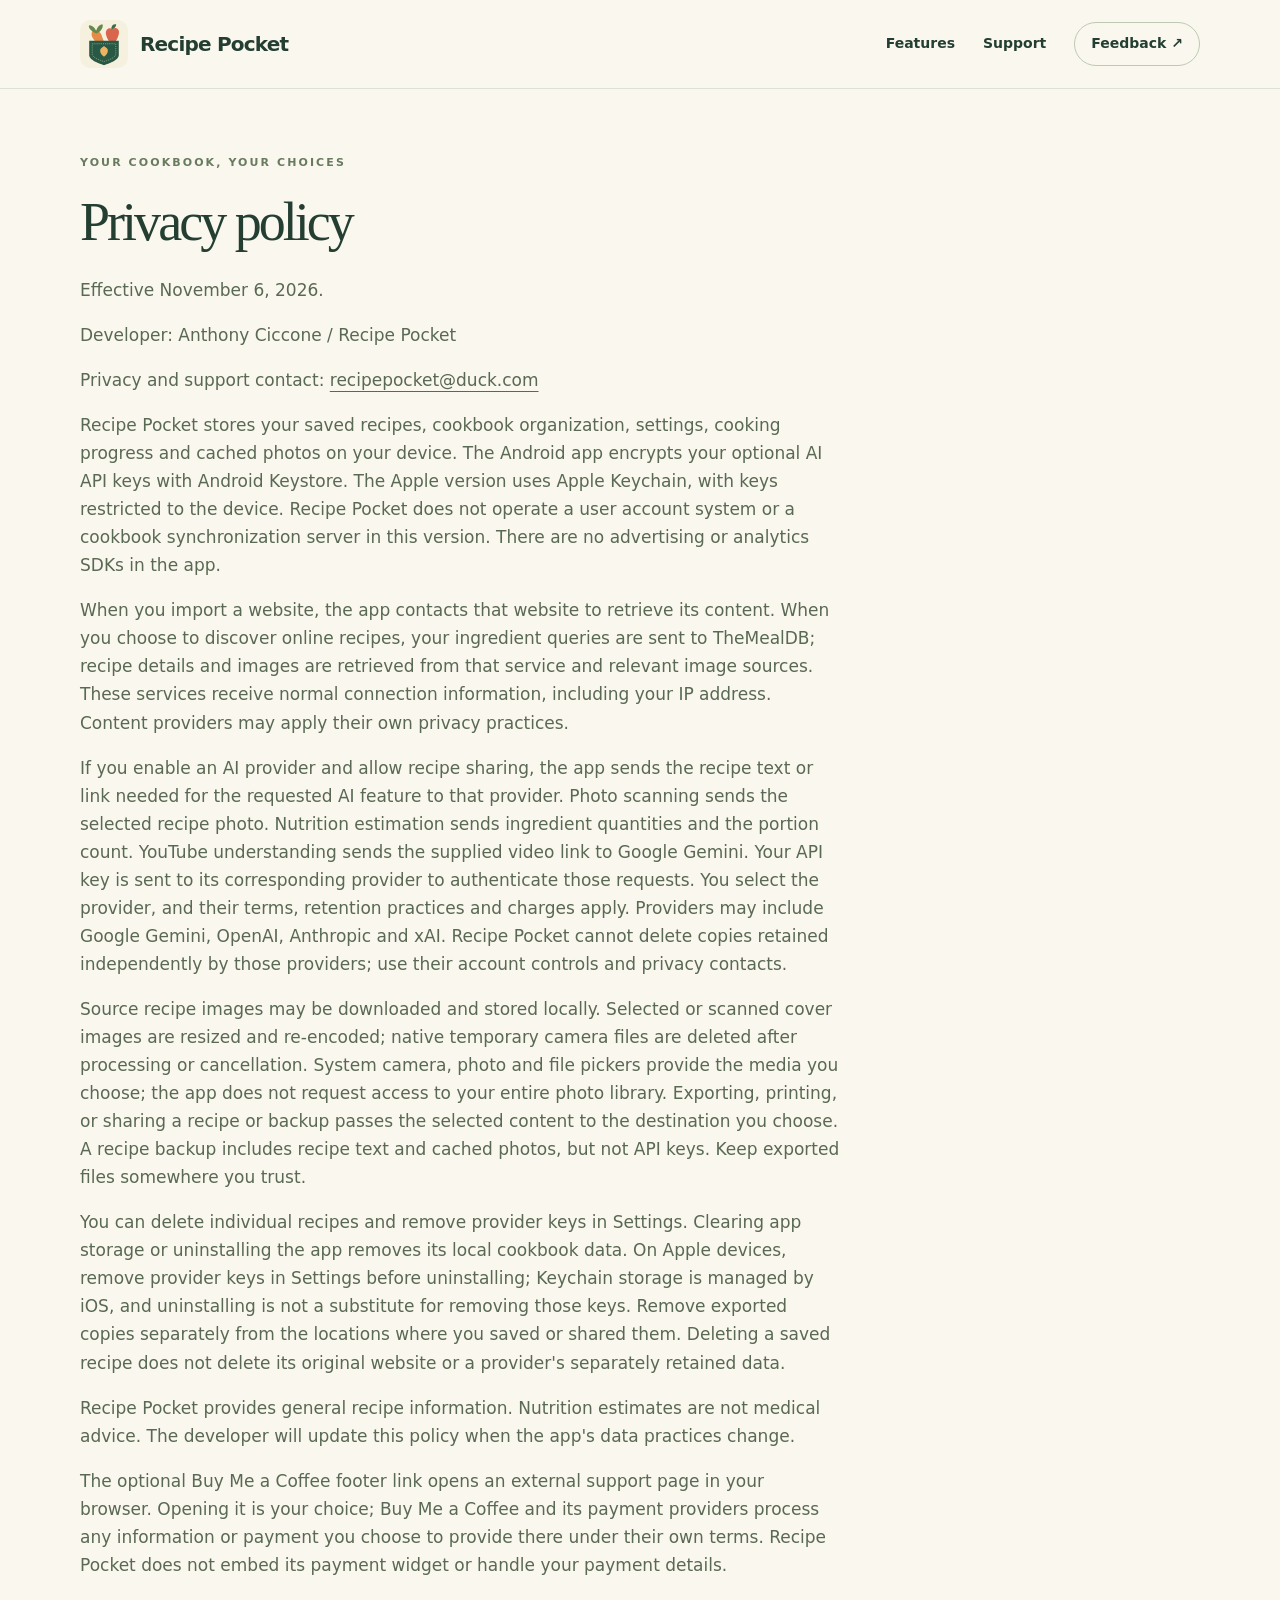
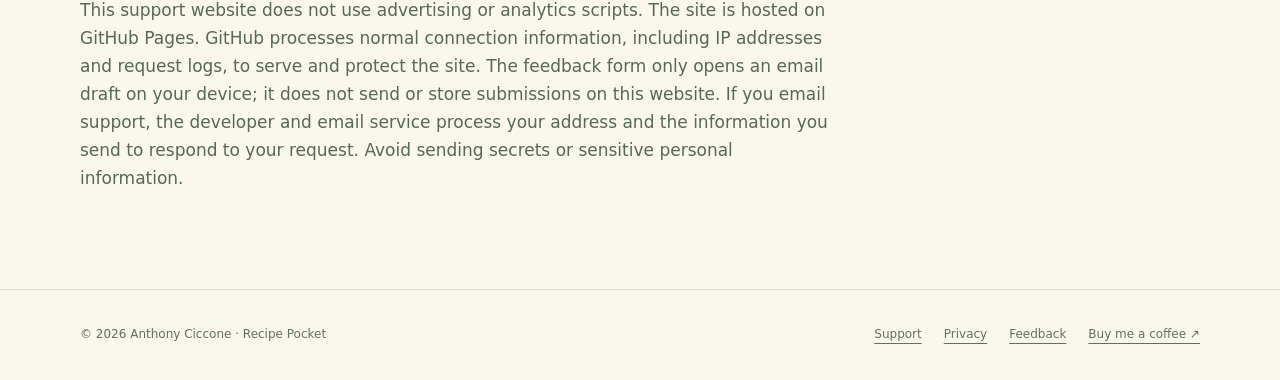
==== recipe-pocket/privacy.html @ 5a872fe4 "Publish Recipe Pocket landing page, support, privacy and feedback" ====
<!doctype html><html lang="en"><head><meta charset="utf-8"><meta name="viewport" content="width=device-width,initial-scale=1"><title>Privacy policy · Recipe Pocket</title><meta name="description" content="Your recipes, ready to cook. Import YouTube recipes, scan written recipes with AI, build your offline cookbook and cook step by step with ingredient amounts."><meta name="theme-color" content="#294e3c"><link rel="icon" href="logo.svg" type="image/svg+xml"><link rel="stylesheet" href="style.css"><link rel="canonical" href="https://tadcrazio.github.io/recipe-pocket/privacy.html"></head><body><a class="skip" href="#main">Skip to content</a><header><div class="wrap nav"><a class="brand" href="index.html"><img src="logo.svg" alt="">Recipe Pocket</a><nav aria-label="Main navigation"><a class="desktop-link" href="index.html#features">Features</a><a href="support.html">Support</a><a class="nav-feedback" href="index.html#feedback">Feedback ↗</a></nav></div></header><main id="main"><div class="wrap"><article class="prose"><div class="eyebrow">Your cookbook, your choices</div><h1>Privacy policy</h1><p>Effective November 6, 2026.</p><p>Developer: Anthony Ciccone / Recipe Pocket</p><p>Privacy and support contact: <a href="mailto:recipepocket@duck.com">recipepocket@duck.com</a></p><p>Recipe Pocket stores your saved recipes, cookbook organization, settings, cooking progress and cached photos on your device. The Android app encrypts your optional AI API keys with Android Keystore. The Apple version uses Apple Keychain, with keys restricted to the device. Recipe Pocket does not operate a user account system or a cookbook synchronization server in this version. There are no advertising or analytics SDKs in the app.</p><p>When you import a website, the app contacts that website to retrieve its content. When you choose to discover online recipes, your ingredient queries are sent to TheMealDB; recipe details and images are retrieved from that service and relevant image sources. These services receive normal connection information, including your IP address. Content providers may apply their own privacy practices.</p><p>If you enable an AI provider and allow recipe sharing, the app sends the recipe text or link needed for the requested AI feature to that provider. Photo scanning sends the selected recipe photo. Nutrition estimation sends ingredient quantities and the portion count. YouTube understanding sends the supplied video link to Google Gemini. Your API key is sent to its corresponding provider to authenticate those requests. You select the provider, and their terms, retention practices and charges apply. Providers may include Google Gemini, OpenAI, Anthropic and xAI. Recipe Pocket cannot delete copies retained independently by those providers; use their account controls and privacy contacts.</p><p>Source recipe images may be downloaded and stored locally. Selected or scanned cover images are resized and re-encoded; native temporary camera files are deleted after processing or cancellation. System camera, photo and file pickers provide the media you choose; the app does not request access to your entire photo library. Exporting, printing, or sharing a recipe or backup passes the selected content to the destination you choose. A recipe backup includes recipe text and cached photos, but not API keys. Keep exported files somewhere you trust.</p><p>You can delete individual recipes and remove provider keys in Settings. Clearing app storage or uninstalling the app removes its local cookbook data. On Apple devices, remove provider keys in Settings before uninstalling; Keychain storage is managed by iOS, and uninstalling is not a substitute for removing those keys. Remove exported copies separately from the locations where you saved or shared them. Deleting a saved recipe does not delete its original website or a provider&#x27;s separately retained data.</p><p>Recipe Pocket provides general recipe information. Nutrition estimates are not medical advice. The developer will update this policy when the app&#x27;s data practices change.</p><p>The optional Buy Me a Coffee footer link opens an external support page in your browser. Opening it is your choice; Buy Me a Coffee and its payment providers process any information or payment you choose to provide there under their own terms. Recipe Pocket does not embed its payment widget or handle your payment details.</p><p>
This support website does not use advertising or analytics scripts. The site is hosted on GitHub Pages. GitHub processes normal connection information, including IP addresses and request logs, to serve and protect the site. The feedback form only opens an email draft on your device; it does not send or store submissions on this website. If you email support, the developer and email service process your address and the information you send to respond to your request. Avoid sending secrets or sensitive personal information.
</p></article></div></main><footer><div class="wrap footer-inner"><span>© 2026 Anthony Ciccone · Recipe Pocket</span><div class="footer-links"><a href="support.html">Support</a><a href="privacy.html">Privacy</a><a href="index.html#feedback">Feedback</a><a href="https://buymeacoffee.com/recipepocket" rel="noopener noreferrer">Buy me a coffee ↗</a></div></div></footer><script src="site.js" defer></script></body></html>
---- recipe-pocket/style.css ----
*{box-sizing:border-box}html{scroll-behavior:smooth;scroll-padding-top:96px}body{margin:0;background:#faf7ef;color:#243f32;font:17px/1.65 system-ui,-apple-system,sans-serif}a{color:inherit;text-underline-offset:5px}button,input,textarea,select{font:inherit}button,a,input,textarea,select{-webkit-tap-highlight-color:transparent}a:focus-visible,button:focus-visible,input:focus-visible,textarea:focus-visible,select:focus-visible{outline:3px solid #bf6b3a;outline-offset:4px}.wrap{width:min(1120px,calc(100% - 48px));margin:auto}header{background:#faf7eff2;border-bottom:1px solid #dce1d3;position:sticky;top:0;z-index:5;backdrop-filter:blur(12px)}.nav{min-height:88px;display:flex;justify-content:space-between;align-items:center;gap:24px}.brand{display:flex;gap:12px;align-items:center;font-size:20px;font-weight:750;letter-spacing:-.04em;text-decoration:none}.brand img{width:48px;height:48px}nav{display:flex;align-items:center;gap:28px;font-size:14px;font-weight:600}nav a{text-decoration:none}nav a:hover,nav a[aria-current]{text-decoration:underline}.nav-feedback{border:1px solid #bdc9b1;border-radius:100px;padding:9px 16px}.eyebrow{font-size:11px;font-weight:800;letter-spacing:.19em;text-transform:uppercase;color:#687b5e}.hero{display:grid;grid-template-columns:1.15fr 1fr;align-items:center;gap:60px;padding:78px 0 70px}h1,h2,h3{font-family:Georgia,'Times New Roman',serif;font-weight:500;line-height:1.07}h1{font-size:clamp(48px,6.5vw,82px);letter-spacing:-.055em;margin:22px 0 24px}h1 em{font-weight:500;color:#74885b}h2{font-size:clamp(34px,4.5vw,54px);letter-spacing:-.035em;margin:16px 0 22px}h3{font-size:27px;letter-spacing:-.025em;margin:14px 0}.lead{font-size:19px;color:#65705f;max-width:560px}.button{display:inline-flex;justify-content:center;align-items:center;gap:10px;background:#2b5541;color:#fff;border:0;border-radius:100px;padding:14px 23px;font-size:14px;font-weight:700;text-decoration:none;cursor:pointer}.button:hover{background:#183c2a}.button.secondary{background:#e6eadb;color:#284733}.actions{display:flex;gap:12px;flex-wrap:wrap;margin-top:28px}.small{font-size:13px;color:#697360}.launch{display:inline-flex;align-items:center;gap:8px;background:#e9eddc;padding:7px 12px;border-radius:100px;font-size:11px;letter-spacing:.04em;font-weight:700;margin-top:25px}.launch:before{content:'';width:7px;height:7px;border-radius:50%;background:#788b59}.hero-art{position:relative;padding:16px 34px}.orbit{position:absolute;inset:15% 12%;background:#e8eddb;border-radius:48% 52% 43% 57%;transform:rotate(-9deg)}.phone{position:relative;width:292px;max-width:100%;margin:auto;background:#fffdf7;border:7px solid #2c4537;border-radius:38px;box-shadow:0 26px 46px #283b291c;overflow:hidden;transform:rotate(4deg)}.phone-top{padding:18px 22px 10px;display:flex;justify-content:space-between;font-size:10px;font-weight:750}.dish{height:152px;background:#edbc78;display:grid;place-items:center;position:relative;overflow:hidden}.dish:before{content:'';position:absolute;width:185px;height:185px;border-radius:50%;background:#fff9e9;box-shadow:0 0 0 10px #f1d5a5}.dish svg{width:152px;height:140px;position:relative}.phone-body{padding:20px}.phone-body .eyebrow{font-size:8px}.phone h3{font-size:28px;margin:10px 0 15px}.meta{display:flex;gap:16px;font-size:10px;border-bottom:1px solid #e3e7db;padding-bottom:15px}.phone-step{background:#edf0e2;border-radius:13px;padding:15px;margin-top:16px;font-size:12px}.phone-step span{font-size:9px;letter-spacing:.12em;font-weight:800}.phone-step p{margin:8px 0}.phone-cta{display:block;background:#2d5743;color:white;border-radius:9px;padding:10px;text-align:center;font-size:10px;font-weight:700;margin-top:15px}.float{position:absolute;background:#fffdf8;box-shadow:0 7px 25px #243e3115;border:1px solid #e4e5d9;border-radius:13px;font-size:12px;padding:13px 17px;font-weight:650;transform:rotate(-5deg);bottom:39px;left:-20px}.float b{display:block;font-size:10px;color:#7e8c6b;margin-bottom:3px}.promise{border-top:1px solid #d9dfcf;border-bottom:1px solid #d9dfcf;display:flex;justify-content:space-between;gap:20px;padding:23px 0;font-size:12px;font-weight:650}.promise span{display:flex;gap:9px;align-items:center}.promise i{color:#86965c;font-style:normal}.section{padding:90px 0}.intro{max-width:620px}.features{display:grid;grid-template-columns:repeat(3,1fr);gap:22px;margin-top:40px}.feature{background:#fffdf8;border:1px solid #e1e4d5;border-radius:20px;padding:28px}.feature p{font-size:15px;color:#66705f;margin-bottom:0}.feature .number{display:inline-flex;align-items:center;justify-content:center;width:42px;height:42px;background:#edf0e2;border-radius:12px;color:#4c6c45;font-size:18px}.feature h3{font-size:26px}.pill{font-size:10px;letter-spacing:.04em;font-weight:700;background:#f2e9d9;border-radius:100px;padding:5px 8px;display:inline-block;margin-top:18px}.amounts{background:#294e3c;color:#faf7ef;position:relative;overflow:hidden}.amounts .eyebrow{color:#b6c891}.amounts .split{display:grid;grid-template-columns:1fr 1fr;gap:75px;align-items:center}.amounts p{color:#d0dbcb}.step-card{border-radius:22px;background:#fffdf7;color:#283f30;padding:30px;box-shadow:0 20px 35px #17312028}.step-card .label{font-size:10px;letter-spacing:.13em;color:#738365;font-weight:750}.step-card h3{font-size:25px;margin:12px 0 24px}.step-progress{height:4px;border-radius:4px;background:#e3e8d8;margin:18px 0 26px;overflow:hidden}.step-progress div{height:100%;background:#91a66b;transition:width .2s}.step-card .instruction{font-size:23px;line-height:1.5;min-height:145px;font-family:Georgia,serif;color:#2e4736}.instruction strong{background:#eaf0d9;font-weight:500;padding:0 3px;border-radius:3px}.step-controls{display:flex;justify-content:space-between;gap:16px}.step-controls button{border:1px solid #d3dcc8;border-radius:100px;background:#f1f3e9;color:#304e39;padding:11px 20px;font-size:13px;cursor:pointer}.step-controls button:disabled{opacity:.45;cursor:default}.step-controls button:last-child{background:#2e5741;color:white}.amount-note{font-size:12px!important;color:#b8c8ad!important;margin-top:24px}.fridge{display:grid;grid-template-columns:1fr 1fr;gap:75px;align-items:center}.fridge-visual{background:#e9eddc;border-radius:24px;padding:36px}.chips{display:flex;flex-wrap:wrap;gap:8px;margin:18px 0}.chips span{background:#fffdf6;border:1px solid #c9d4bc;border-radius:100px;padding:8px 14px;font-size:13px}.search-result{background:#fffdf8;border-radius:15px;padding:20px;display:flex;gap:18px;align-items:center;margin-top:25px}.search-result svg{width:48px;height:48px;flex-shrink:0}.search-result h3{font-size:22px;margin:0 0 6px}.search-result p{margin:0;font-size:11px;color:#6f7f62}.detail{font-size:11px!important;color:#768268}.feedback{background:#eee7d9;border-top:1px solid #e2dac9}.feedback-grid{display:grid;grid-template-columns:1fr 1fr;gap:80px}.feedback p{color:#65705f}.feedback form{background:#fffdf7;border-radius:20px;padding:30px}label{display:block;font-size:12px;font-weight:700;margin:0 0 8px}input,select,textarea{width:100%;border:1px solid #ccd5c0;border-radius:10px;padding:12px;background:#fffef9;color:#2c4535;margin-bottom:20px;font-size:14px}textarea{resize:vertical;min-height:130px}.feedback form .small{margin:14px 0 0;font-size:11px}.feedback form button{width:100%}.feedback-email{font-weight:700;overflow-wrap:anywhere}.coffee img{height:22px;width:18px}.faq{max-width:800px;margin:0 auto}details{border-bottom:1px solid #dce1d3;padding:22px 0}summary{cursor:pointer;font-weight:650;font-size:16px}details p{font-size:14px;color:#64725b;margin-bottom:0}footer{padding:35px 0;border-top:1px solid #d8ddce;font-size:12px;color:#65715f}.footer-inner{display:flex;justify-content:space-between;gap:24px;align-items:center}.footer-links{display:flex;gap:22px;flex-wrap:wrap}.prose{max-width:760px;padding:65px 0 80px}.prose h1{font-size:54px}.prose h2{font-size:29px;margin-top:38px}.prose p{color:#596953}.contact{background:#e7edd9;border-radius:16px;padding:24px;margin:28px 0}.skip{position:absolute;top:-100px;left:12px;background:#fff;padding:12px;z-index:20}.skip:focus{top:8px}@media(prefers-reduced-motion:reduce){html{scroll-behavior:auto}*{transition:none!important}}@media(max-width:900px){nav{gap:18px}.hero{gap:25px}.hero-art{padding:15px}.float{left:0}.amounts .split,.fridge,.feedback-grid{gap:35px}.features{gap:12px}.feature{padding:22px}}@media(max-width:680px){.wrap{width:calc(100% - 36px)}.nav{min-height:76px;gap:16px;flex-wrap:wrap;padding:14px 0}.brand{font-size:19px}.brand img{width:36px;height:36px}nav{gap:16px;font-size:12px}.nav-feedback{padding:6px 12px}nav .desktop-link{display:none}.hero{grid-template-columns:1fr;padding:42px 0 50px;gap:35px}h1{font-size:62px}.lead{font-size:17px}.hero-art{width:min(360px,100%);margin:auto}.phone{width:265px}.float{left:-1px;bottom:25px}.promise{display:grid;grid-template-columns:1fr 1fr;gap:16px;font-size:11px}.section{padding:58px 0}.features{grid-template-columns:1fr}.feature{padding:25px}.amounts .split,.fridge,.feedback-grid{grid-template-columns:1fr;gap:30px}.step-card{padding:25px}.step-card .instruction{min-height:120px}.fridge-visual{padding:25px}.feedback form{padding:24px}.footer-inner{flex-direction:column;align-items:flex-start}.footer-links{gap:15px}.prose{padding:40px 0 55px}.prose h1{font-size:42px}}
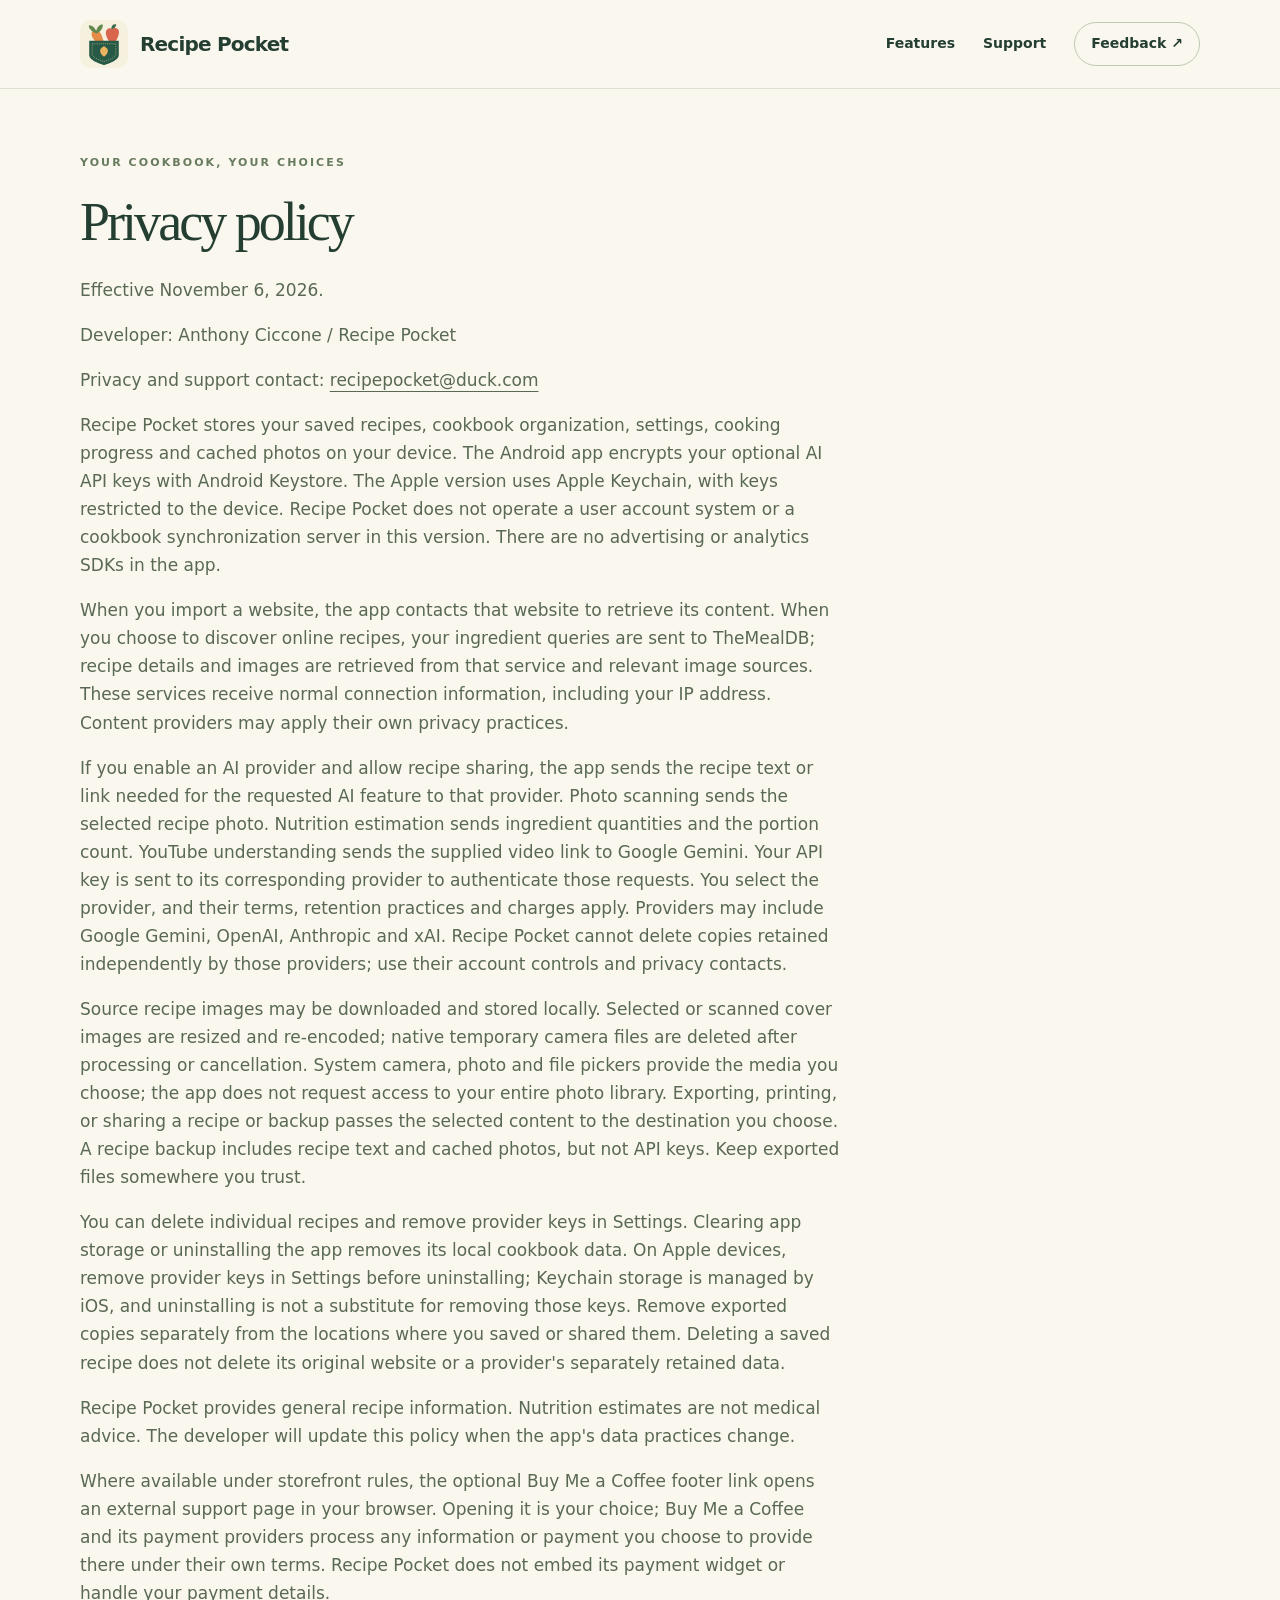
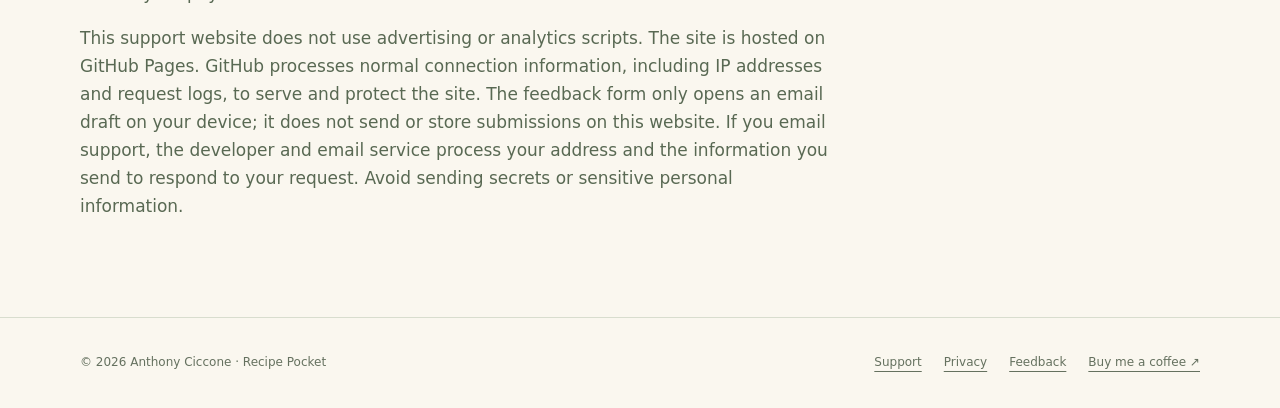
==== commit 2eb33834: "Support regional Apple payment-link rules" ====
--- a/recipe-pocket/privacy.html
+++ b/recipe-pocket/privacy.html
@@ -1,3 +1,3 @@
-<!doctype html><html lang="en"><head><meta charset="utf-8"><meta name="viewport" content="width=device-width,initial-scale=1"><title>Privacy policy · Recipe Pocket</title><meta name="description" content="Your recipes, ready to cook. Import YouTube recipes, scan written recipes with AI, build your offline cookbook and cook step by step with ingredient amounts."><meta name="theme-color" content="#294e3c"><link rel="icon" href="logo.svg" type="image/svg+xml"><link rel="stylesheet" href="style.css"><link rel="canonical" href="https://tadcrazio.github.io/recipe-pocket/privacy.html"></head><body><a class="skip" href="#main">Skip to content</a><header><div class="wrap nav"><a class="brand" href="index.html"><img src="logo.svg" alt="">Recipe Pocket</a><nav aria-label="Main navigation"><a class="desktop-link" href="index.html#features">Features</a><a href="support.html">Support</a><a class="nav-feedback" href="index.html#feedback">Feedback ↗</a></nav></div></header><main id="main"><div class="wrap"><article class="prose"><div class="eyebrow">Your cookbook, your choices</div><h1>Privacy policy</h1><p>Effective November 6, 2026.</p><p>Developer: Anthony Ciccone / Recipe Pocket</p><p>Privacy and support contact: <a href="mailto:recipepocket@duck.com">recipepocket@duck.com</a></p><p>Recipe Pocket stores your saved recipes, cookbook organization, settings, cooking progress and cached photos on your device. The Android app encrypts your optional AI API keys with Android Keystore. The Apple version uses Apple Keychain, with keys restricted to the device. Recipe Pocket does not operate a user account system or a cookbook synchronization server in this version. There are no advertising or analytics SDKs in the app.</p><p>When you import a website, the app contacts that website to retrieve its content. When you choose to discover online recipes, your ingredient queries are sent to TheMealDB; recipe details and images are retrieved from that service and relevant image sources. These services receive normal connection information, including your IP address. Content providers may apply their own privacy practices.</p><p>If you enable an AI provider and allow recipe sharing, the app sends the recipe text or link needed for the requested AI feature to that provider. Photo scanning sends the selected recipe photo. Nutrition estimation sends ingredient quantities and the portion count. YouTube understanding sends the supplied video link to Google Gemini. Your API key is sent to its corresponding provider to authenticate those requests. You select the provider, and their terms, retention practices and charges apply. Providers may include Google Gemini, OpenAI, Anthropic and xAI. Recipe Pocket cannot delete copies retained independently by those providers; use their account controls and privacy contacts.</p><p>Source recipe images may be downloaded and stored locally. Selected or scanned cover images are resized and re-encoded; native temporary camera files are deleted after processing or cancellation. System camera, photo and file pickers provide the media you choose; the app does not request access to your entire photo library. Exporting, printing, or sharing a recipe or backup passes the selected content to the destination you choose. A recipe backup includes recipe text and cached photos, but not API keys. Keep exported files somewhere you trust.</p><p>You can delete individual recipes and remove provider keys in Settings. Clearing app storage or uninstalling the app removes its local cookbook data. On Apple devices, remove provider keys in Settings before uninstalling; Keychain storage is managed by iOS, and uninstalling is not a substitute for removing those keys. Remove exported copies separately from the locations where you saved or shared them. Deleting a saved recipe does not delete its original website or a provider&#x27;s separately retained data.</p><p>Recipe Pocket provides general recipe information. Nutrition estimates are not medical advice. The developer will update this policy when the app&#x27;s data practices change.</p><p>The optional Buy Me a Coffee footer link opens an external support page in your browser. Opening it is your choice; Buy Me a Coffee and its payment providers process any information or payment you choose to provide there under their own terms. Recipe Pocket does not embed its payment widget or handle your payment details.</p><p>
+<!doctype html><html lang="en"><head><meta charset="utf-8"><meta name="viewport" content="width=device-width,initial-scale=1"><title>Privacy policy · Recipe Pocket</title><meta name="description" content="Your recipes, ready to cook. Import YouTube recipes, scan written recipes with AI, build your offline cookbook and cook step by step with ingredient amounts."><meta name="theme-color" content="#294e3c"><link rel="icon" href="logo.svg" type="image/svg+xml"><link rel="stylesheet" href="style.css"><link rel="canonical" href="https://tadcrazio.github.io/recipe-pocket/privacy.html"></head><body><a class="skip" href="#main">Skip to content</a><header><div class="wrap nav"><a class="brand" href="index.html"><img src="logo.svg" alt="">Recipe Pocket</a><nav aria-label="Main navigation"><a class="desktop-link" href="index.html#features">Features</a><a href="support.html">Support</a><a class="nav-feedback" href="index.html#feedback">Feedback ↗</a></nav></div></header><main id="main"><div class="wrap"><article class="prose"><div class="eyebrow">Your cookbook, your choices</div><h1>Privacy policy</h1><p>Effective November 6, 2026.</p><p>Developer: Anthony Ciccone / Recipe Pocket</p><p>Privacy and support contact: <a href="mailto:recipepocket@duck.com">recipepocket@duck.com</a></p><p>Recipe Pocket stores your saved recipes, cookbook organization, settings, cooking progress and cached photos on your device. The Android app encrypts your optional AI API keys with Android Keystore. The Apple version uses Apple Keychain, with keys restricted to the device. Recipe Pocket does not operate a user account system or a cookbook synchronization server in this version. There are no advertising or analytics SDKs in the app.</p><p>When you import a website, the app contacts that website to retrieve its content. When you choose to discover online recipes, your ingredient queries are sent to TheMealDB; recipe details and images are retrieved from that service and relevant image sources. These services receive normal connection information, including your IP address. Content providers may apply their own privacy practices.</p><p>If you enable an AI provider and allow recipe sharing, the app sends the recipe text or link needed for the requested AI feature to that provider. Photo scanning sends the selected recipe photo. Nutrition estimation sends ingredient quantities and the portion count. YouTube understanding sends the supplied video link to Google Gemini. Your API key is sent to its corresponding provider to authenticate those requests. You select the provider, and their terms, retention practices and charges apply. Providers may include Google Gemini, OpenAI, Anthropic and xAI. Recipe Pocket cannot delete copies retained independently by those providers; use their account controls and privacy contacts.</p><p>Source recipe images may be downloaded and stored locally. Selected or scanned cover images are resized and re-encoded; native temporary camera files are deleted after processing or cancellation. System camera, photo and file pickers provide the media you choose; the app does not request access to your entire photo library. Exporting, printing, or sharing a recipe or backup passes the selected content to the destination you choose. A recipe backup includes recipe text and cached photos, but not API keys. Keep exported files somewhere you trust.</p><p>You can delete individual recipes and remove provider keys in Settings. Clearing app storage or uninstalling the app removes its local cookbook data. On Apple devices, remove provider keys in Settings before uninstalling; Keychain storage is managed by iOS, and uninstalling is not a substitute for removing those keys. Remove exported copies separately from the locations where you saved or shared them. Deleting a saved recipe does not delete its original website or a provider&#x27;s separately retained data.</p><p>Recipe Pocket provides general recipe information. Nutrition estimates are not medical advice. The developer will update this policy when the app&#x27;s data practices change.</p><p>Where available under storefront rules, the optional Buy Me a Coffee footer link opens an external support page in your browser. Opening it is your choice; Buy Me a Coffee and its payment providers process any information or payment you choose to provide there under their own terms. Recipe Pocket does not embed its payment widget or handle your payment details.</p><p>
 This support website does not use advertising or analytics scripts. The site is hosted on GitHub Pages. GitHub processes normal connection information, including IP addresses and request logs, to serve and protect the site. The feedback form only opens an email draft on your device; it does not send or store submissions on this website. If you email support, the developer and email service process your address and the information you send to respond to your request. Avoid sending secrets or sensitive personal information.
 </p></article></div></main><footer><div class="wrap footer-inner"><span>© 2026 Anthony Ciccone · Recipe Pocket</span><div class="footer-links"><a href="support.html">Support</a><a href="privacy.html">Privacy</a><a href="index.html#feedback">Feedback</a><a href="https://buymeacoffee.com/recipepocket" rel="noopener noreferrer">Buy me a coffee ↗</a></div></div></footer><script src="site.js" defer></script></body></html>
--- a/recipe-pocket/style.css
+++ b/recipe-pocket/style.css
@@ -1 +1,2 @@
-*{box-sizing:border-box}html{scroll-behavior:smooth;scroll-padding-top:96px}body{margin:0;background:#faf7ef;color:#243f32;font:17px/1.65 system-ui,-apple-system,sans-serif}a{color:inherit;text-underline-offset:5px}button,input,textarea,select{font:inherit}button,a,input,textarea,select{-webkit-tap-highlight-color:transparent}a:focus-visible,button:focus-visible,input:focus-visible,textarea:focus-visible,select:focus-visible{outline:3px solid #bf6b3a;outline-offset:4px}.wrap{width:min(1120px,calc(100% - 48px));margin:auto}header{background:#faf7eff2;border-bottom:1px solid #dce1d3;position:sticky;top:0;z-index:5;backdrop-filter:blur(12px)}.nav{min-height:88px;display:flex;justify-content:space-between;align-items:center;gap:24px}.brand{display:flex;gap:12px;align-items:center;font-size:20px;font-weight:750;letter-spacing:-.04em;text-decoration:none}.brand img{width:48px;height:48px}nav{display:flex;align-items:center;gap:28px;font-size:14px;font-weight:600}nav a{text-decoration:none}nav a:hover,nav a[aria-current]{text-decoration:underline}.nav-feedback{border:1px solid #bdc9b1;border-radius:100px;padding:9px 16px}.eyebrow{font-size:11px;font-weight:800;letter-spacing:.19em;text-transform:uppercase;color:#687b5e}.hero{display:grid;grid-template-columns:1.15fr 1fr;align-items:center;gap:60px;padding:78px 0 70px}h1,h2,h3{font-family:Georgia,'Times New Roman',serif;font-weight:500;line-height:1.07}h1{font-size:clamp(48px,6.5vw,82px);letter-spacing:-.055em;margin:22px 0 24px}h1 em{font-weight:500;color:#74885b}h2{font-size:clamp(34px,4.5vw,54px);letter-spacing:-.035em;margin:16px 0 22px}h3{font-size:27px;letter-spacing:-.025em;margin:14px 0}.lead{font-size:19px;color:#65705f;max-width:560px}.button{display:inline-flex;justify-content:center;align-items:center;gap:10px;background:#2b5541;color:#fff;border:0;border-radius:100px;padding:14px 23px;font-size:14px;font-weight:700;text-decoration:none;cursor:pointer}.button:hover{background:#183c2a}.button.secondary{background:#e6eadb;color:#284733}.actions{display:flex;gap:12px;flex-wrap:wrap;margin-top:28px}.small{font-size:13px;color:#697360}.launch{display:inline-flex;align-items:center;gap:8px;background:#e9eddc;padding:7px 12px;border-radius:100px;font-size:11px;letter-spacing:.04em;font-weight:700;margin-top:25px}.launch:before{content:'';width:7px;height:7px;border-radius:50%;background:#788b59}.hero-art{position:relative;padding:16px 34px}.orbit{position:absolute;inset:15% 12%;background:#e8eddb;border-radius:48% 52% 43% 57%;transform:rotate(-9deg)}.phone{position:relative;width:292px;max-width:100%;margin:auto;background:#fffdf7;border:7px solid #2c4537;border-radius:38px;box-shadow:0 26px 46px #283b291c;overflow:hidden;transform:rotate(4deg)}.phone-top{padding:18px 22px 10px;display:flex;justify-content:space-between;font-size:10px;font-weight:750}.dish{height:152px;background:#edbc78;display:grid;place-items:center;position:relative;overflow:hidden}.dish:before{content:'';position:absolute;width:185px;height:185px;border-radius:50%;background:#fff9e9;box-shadow:0 0 0 10px #f1d5a5}.dish svg{width:152px;height:140px;position:relative}.phone-body{padding:20px}.phone-body .eyebrow{font-size:8px}.phone h3{font-size:28px;margin:10px 0 15px}.meta{display:flex;gap:16px;font-size:10px;border-bottom:1px solid #e3e7db;padding-bottom:15px}.phone-step{background:#edf0e2;border-radius:13px;padding:15px;margin-top:16px;font-size:12px}.phone-step span{font-size:9px;letter-spacing:.12em;font-weight:800}.phone-step p{margin:8px 0}.phone-cta{display:block;background:#2d5743;color:white;border-radius:9px;padding:10px;text-align:center;font-size:10px;font-weight:700;margin-top:15px}.float{position:absolute;background:#fffdf8;box-shadow:0 7px 25px #243e3115;border:1px solid #e4e5d9;border-radius:13px;font-size:12px;padding:13px 17px;font-weight:650;transform:rotate(-5deg);bottom:39px;left:-20px}.float b{display:block;font-size:10px;color:#7e8c6b;margin-bottom:3px}.promise{border-top:1px solid #d9dfcf;border-bottom:1px solid #d9dfcf;display:flex;justify-content:space-between;gap:20px;padding:23px 0;font-size:12px;font-weight:650}.promise span{display:flex;gap:9px;align-items:center}.promise i{color:#86965c;font-style:normal}.section{padding:90px 0}.intro{max-width:620px}.features{display:grid;grid-template-columns:repeat(3,1fr);gap:22px;margin-top:40px}.feature{background:#fffdf8;border:1px solid #e1e4d5;border-radius:20px;padding:28px}.feature p{font-size:15px;color:#66705f;margin-bottom:0}.feature .number{display:inline-flex;align-items:center;justify-content:center;width:42px;height:42px;background:#edf0e2;border-radius:12px;color:#4c6c45;font-size:18px}.feature h3{font-size:26px}.pill{font-size:10px;letter-spacing:.04em;font-weight:700;background:#f2e9d9;border-radius:100px;padding:5px 8px;display:inline-block;margin-top:18px}.amounts{background:#294e3c;color:#faf7ef;position:relative;overflow:hidden}.amounts .eyebrow{color:#b6c891}.amounts .split{display:grid;grid-template-columns:1fr 1fr;gap:75px;align-items:center}.amounts p{color:#d0dbcb}.step-card{border-radius:22px;background:#fffdf7;color:#283f30;padding:30px;box-shadow:0 20px 35px #17312028}.step-card .label{font-size:10px;letter-spacing:.13em;color:#738365;font-weight:750}.step-card h3{font-size:25px;margin:12px 0 24px}.step-progress{height:4px;border-radius:4px;background:#e3e8d8;margin:18px 0 26px;overflow:hidden}.step-progress div{height:100%;background:#91a66b;transition:width .2s}.step-card .instruction{font-size:23px;line-height:1.5;min-height:145px;font-family:Georgia,serif;color:#2e4736}.instruction strong{background:#eaf0d9;font-weight:500;padding:0 3px;border-radius:3px}.step-controls{display:flex;justify-content:space-between;gap:16px}.step-controls button{border:1px solid #d3dcc8;border-radius:100px;background:#f1f3e9;color:#304e39;padding:11px 20px;font-size:13px;cursor:pointer}.step-controls button:disabled{opacity:.45;cursor:default}.step-controls button:last-child{background:#2e5741;color:white}.amount-note{font-size:12px!important;color:#b8c8ad!important;margin-top:24px}.fridge{display:grid;grid-template-columns:1fr 1fr;gap:75px;align-items:center}.fridge-visual{background:#e9eddc;border-radius:24px;padding:36px}.chips{display:flex;flex-wrap:wrap;gap:8px;margin:18px 0}.chips span{background:#fffdf6;border:1px solid #c9d4bc;border-radius:100px;padding:8px 14px;font-size:13px}.search-result{background:#fffdf8;border-radius:15px;padding:20px;display:flex;gap:18px;align-items:center;margin-top:25px}.search-result svg{width:48px;height:48px;flex-shrink:0}.search-result h3{font-size:22px;margin:0 0 6px}.search-result p{margin:0;font-size:11px;color:#6f7f62}.detail{font-size:11px!important;color:#768268}.feedback{background:#eee7d9;border-top:1px solid #e2dac9}.feedback-grid{display:grid;grid-template-columns:1fr 1fr;gap:80px}.feedback p{color:#65705f}.feedback form{background:#fffdf7;border-radius:20px;padding:30px}label{display:block;font-size:12px;font-weight:700;margin:0 0 8px}input,select,textarea{width:100%;border:1px solid #ccd5c0;border-radius:10px;padding:12px;background:#fffef9;color:#2c4535;margin-bottom:20px;font-size:14px}textarea{resize:vertical;min-height:130px}.feedback form .small{margin:14px 0 0;font-size:11px}.feedback form button{width:100%}.feedback-email{font-weight:700;overflow-wrap:anywhere}.coffee img{height:22px;width:18px}.faq{max-width:800px;margin:0 auto}details{border-bottom:1px solid #dce1d3;padding:22px 0}summary{cursor:pointer;font-weight:650;font-size:16px}details p{font-size:14px;color:#64725b;margin-bottom:0}footer{padding:35px 0;border-top:1px solid #d8ddce;font-size:12px;color:#65715f}.footer-inner{display:flex;justify-content:space-between;gap:24px;align-items:center}.footer-links{display:flex;gap:22px;flex-wrap:wrap}.prose{max-width:760px;padding:65px 0 80px}.prose h1{font-size:54px}.prose h2{font-size:29px;margin-top:38px}.prose p{color:#596953}.contact{background:#e7edd9;border-radius:16px;padding:24px;margin:28px 0}.skip{position:absolute;top:-100px;left:12px;background:#fff;padding:12px;z-index:20}.skip:focus{top:8px}@media(prefers-reduced-motion:reduce){html{scroll-behavior:auto}*{transition:none!important}}@media(max-width:900px){nav{gap:18px}.hero{gap:25px}.hero-art{padding:15px}.float{left:0}.amounts .split,.fridge,.feedback-grid{gap:35px}.features{gap:12px}.feature{padding:22px}}@media(max-width:680px){.wrap{width:calc(100% - 36px)}.nav{min-height:76px;gap:16px;flex-wrap:wrap;padding:14px 0}.brand{font-size:19px}.brand img{width:36px;height:36px}nav{gap:16px;font-size:12px}.nav-feedback{padding:6px 12px}nav .desktop-link{display:none}.hero{grid-template-columns:1fr;padding:42px 0 50px;gap:35px}h1{font-size:62px}.lead{font-size:17px}.hero-art{width:min(360px,100%);margin:auto}.phone{width:265px}.float{left:-1px;bottom:25px}.promise{display:grid;grid-template-columns:1fr 1fr;gap:16px;font-size:11px}.section{padding:58px 0}.features{grid-template-columns:1fr}.feature{padding:25px}.amounts .split,.fridge,.feedback-grid{grid-template-columns:1fr;gap:30px}.step-card{padding:25px}.step-card .instruction{min-height:120px}.fridge-visual{padding:25px}.feedback form{padding:24px}.footer-inner{flex-direction:column;align-items:flex-start}.footer-links{gap:15px}.prose{padding:40px 0 55px}.prose h1{font-size:42px}}+*{box-sizing:border-box}html{scroll-behavior:smooth;scroll-padding-top:96px}body{margin:0;background:#faf7ef;color:#243f32;font:17px/1.65 system-ui,-apple-system,sans-serif}a{color:inherit;text-underline-offset:5px}button,input,textarea,select{font:inherit}button,a,input,textarea,select{-webkit-tap-highlight-color:transparent}a:focus-visible,button:focus-visible,input:focus-visible,textarea:focus-visible,select:focus-visible{outline:3px solid #bf6b3a;outline-offset:4px}.wrap{width:min(1120px,calc(100% - 48px));margin:auto}header{background:#faf7eff2;border-bottom:1px solid #dce1d3;position:sticky;top:0;z-index:5;backdrop-filter:blur(12px)}.nav{min-height:88px;display:flex;justify-content:space-between;align-items:center;gap:24px}.brand{display:flex;gap:12px;align-items:center;font-size:20px;font-weight:750;letter-spacing:-.04em;text-decoration:none}.brand img{width:48px;height:48px}nav{display:flex;align-items:center;gap:28px;font-size:14px;font-weight:600}nav a{text-decoration:none}nav a:hover,nav a[aria-current]{text-decoration:underline}.nav-feedback{border:1px solid #bdc9b1;border-radius:100px;padding:9px 16px}.eyebrow{font-size:11px;font-weight:800;letter-spacing:.19em;text-transform:uppercase;color:#687b5e}.hero{display:grid;grid-template-columns:1.15fr 1fr;align-items:center;gap:60px;padding:78px 0 70px}h1,h2,h3{font-family:Georgia,'Times New Roman',serif;font-weight:500;line-height:1.07}h1{font-size:clamp(48px,6.5vw,82px);letter-spacing:-.055em;margin:22px 0 24px}h1 em{font-weight:500;color:#74885b}h2{font-size:clamp(34px,4.5vw,54px);letter-spacing:-.035em;margin:16px 0 22px}h3{font-size:27px;letter-spacing:-.025em;margin:14px 0}.lead{font-size:19px;color:#65705f;max-width:560px}.button{display:inline-flex;justify-content:center;align-items:center;gap:10px;background:#2b5541;color:#fff;border:0;border-radius:100px;padding:14px 23px;font-size:14px;font-weight:700;text-decoration:none;cursor:pointer}.button:hover{background:#183c2a}.button.secondary{background:#e6eadb;color:#284733}.actions{display:flex;gap:12px;flex-wrap:wrap;margin-top:28px}.small{font-size:13px;color:#697360}.launch{display:inline-flex;align-items:center;gap:8px;background:#e9eddc;padding:7px 12px;border-radius:100px;font-size:11px;letter-spacing:.04em;font-weight:700;margin-top:25px}.launch:before{content:'';width:7px;height:7px;border-radius:50%;background:#788b59}.hero-art{position:relative;padding:16px 34px}.orbit{position:absolute;inset:15% 12%;background:#e8eddb;border-radius:48% 52% 43% 57%;transform:rotate(-9deg)}.phone{position:relative;width:292px;max-width:100%;margin:auto;background:#fffdf7;border:7px solid #2c4537;border-radius:38px;box-shadow:0 26px 46px #283b291c;overflow:hidden;transform:rotate(4deg)}.phone-top{padding:18px 22px 10px;display:flex;justify-content:space-between;font-size:10px;font-weight:750}.dish{height:152px;background:#edbc78;display:grid;place-items:center;position:relative;overflow:hidden}.dish:before{content:'';position:absolute;width:185px;height:185px;border-radius:50%;background:#fff9e9;box-shadow:0 0 0 10px #f1d5a5}.dish svg{width:152px;height:140px;position:relative}.phone-body{padding:20px}.phone-body .eyebrow{font-size:8px}.phone h3{font-size:28px;margin:10px 0 15px}.meta{display:flex;gap:16px;font-size:10px;border-bottom:1px solid #e3e7db;padding-bottom:15px}.phone-step{background:#edf0e2;border-radius:13px;padding:15px;margin-top:16px;font-size:12px}.phone-step span{font-size:9px;letter-spacing:.12em;font-weight:800}.phone-step p{margin:8px 0}.phone-cta{display:block;background:#2d5743;color:white;border-radius:9px;padding:10px;text-align:center;font-size:10px;font-weight:700;margin-top:15px}.float{position:absolute;background:#fffdf8;box-shadow:0 7px 25px #243e3115;border:1px solid #e4e5d9;border-radius:13px;font-size:12px;padding:13px 17px;font-weight:650;transform:rotate(-5deg);bottom:39px;left:-20px}.float b{display:block;font-size:10px;color:#7e8c6b;margin-bottom:3px}.promise{border-top:1px solid #d9dfcf;border-bottom:1px solid #d9dfcf;display:flex;justify-content:space-between;gap:20px;padding:23px 0;font-size:12px;font-weight:650}.promise span{display:flex;gap:9px;align-items:center}.promise i{color:#86965c;font-style:normal}.section{padding:90px 0}.intro{max-width:620px}.features{display:grid;grid-template-columns:repeat(3,1fr);gap:22px;margin-top:40px}.feature{background:#fffdf8;border:1px solid #e1e4d5;border-radius:20px;padding:28px}.feature p{font-size:15px;color:#66705f;margin-bottom:0}.feature .number{display:inline-flex;align-items:center;justify-content:center;width:42px;height:42px;background:#edf0e2;border-radius:12px;color:#4c6c45;font-size:18px}.feature h3{font-size:26px}.pill{font-size:10px;letter-spacing:.04em;font-weight:700;background:#f2e9d9;border-radius:100px;padding:5px 8px;display:inline-block;margin-top:18px}.amounts{background:#294e3c;color:#faf7ef;position:relative;overflow:hidden}.amounts .eyebrow{color:#b6c891}.amounts .split{display:grid;grid-template-columns:1fr 1fr;gap:75px;align-items:center}.amounts p{color:#d0dbcb}.step-card{border-radius:22px;background:#fffdf7;color:#283f30;padding:30px;box-shadow:0 20px 35px #17312028}.step-card .label{font-size:10px;letter-spacing:.13em;color:#738365;font-weight:750}.step-card h3{font-size:25px;margin:12px 0 24px}.step-progress{height:4px;border-radius:4px;background:#e3e8d8;margin:18px 0 26px;overflow:hidden}.step-progress div{height:100%;background:#91a66b;transition:width .2s}.step-card .instruction{font-size:23px;line-height:1.5;min-height:145px;font-family:Georgia,serif;color:#2e4736}.instruction strong{background:#eaf0d9;font-weight:500;padding:0 3px;border-radius:3px}.step-controls{display:flex;justify-content:space-between;gap:16px}.step-controls button{border:1px solid #d3dcc8;border-radius:100px;background:#f1f3e9;color:#304e39;padding:11px 20px;font-size:13px;cursor:pointer}.step-controls button:disabled{opacity:.45;cursor:default}.step-controls button:last-child{background:#2e5741;color:white}.amount-note{font-size:12px!important;color:#b8c8ad!important;margin-top:24px}.fridge{display:grid;grid-template-columns:1fr 1fr;gap:75px;align-items:center}.fridge-visual{background:#e9eddc;border-radius:24px;padding:36px}.chips{display:flex;flex-wrap:wrap;gap:8px;margin:18px 0}.chips span{background:#fffdf6;border:1px solid #c9d4bc;border-radius:100px;padding:8px 14px;font-size:13px}.search-result{background:#fffdf8;border-radius:15px;padding:20px;display:flex;gap:18px;align-items:center;margin-top:25px}.search-result svg{width:48px;height:48px;flex-shrink:0}.search-result h3{font-size:22px;margin:0 0 6px}.search-result p{margin:0;font-size:11px;color:#6f7f62}.detail{font-size:11px!important;color:#768268}.feedback{background:#eee7d9;border-top:1px solid #e2dac9}.feedback-grid{display:grid;grid-template-columns:1fr 1fr;gap:80px}.feedback p{color:#65705f}.feedback form{background:#fffdf7;border-radius:20px;padding:30px}label{display:block;font-size:12px;font-weight:700;margin:0 0 8px}input,select,textarea{width:100%;border:1px solid #ccd5c0;border-radius:10px;padding:12px;background:#fffef9;color:#2c4535;margin-bottom:20px;font-size:14px}textarea{resize:vertical;min-height:130px}.feedback form .small{margin:14px 0 0;font-size:11px}.feedback form button{width:100%}.feedback-email{font-weight:700;overflow-wrap:anywhere}.coffee img{height:22px;width:18px}.faq{max-width:800px;margin:0 auto}details{border-bottom:1px solid #dce1d3;padding:22px 0}summary{cursor:pointer;font-weight:650;font-size:16px}details p{font-size:14px;color:#64725b;margin-bottom:0}footer{padding:35px 0;border-top:1px solid #d8ddce;font-size:12px;color:#65715f}.footer-inner{display:flex;justify-content:space-between;gap:24px;align-items:center}.footer-links{display:flex;gap:22px;flex-wrap:wrap}.prose{max-width:760px;padding:65px 0 80px}.prose h1{font-size:54px}.prose h2{font-size:29px;margin-top:38px}.prose p{color:#596953}.contact{background:#e7edd9;border-radius:16px;padding:24px;margin:28px 0}.skip{position:absolute;top:-100px;left:12px;background:#fff;padding:12px;z-index:20}.skip:focus{top:8px}@media(prefers-reduced-motion:reduce){html{scroll-behavior:auto}*{transition:none!important}}@media(max-width:900px){nav{gap:18px}.hero{gap:25px}.hero-art{padding:15px}.float{left:0}.amounts .split,.fridge,.feedback-grid{gap:35px}.features{gap:12px}.feature{padding:22px}}@media(max-width:680px){.wrap{width:calc(100% - 36px)}.nav{min-height:76px;gap:16px;flex-wrap:wrap;padding:14px 0}.brand{font-size:19px}.brand img{width:36px;height:36px}nav{gap:16px;font-size:12px}.nav-feedback{padding:6px 12px}nav .desktop-link{display:none}.hero{grid-template-columns:1fr;padding:42px 0 50px;gap:35px}h1{font-size:62px}.lead{font-size:17px}.hero-art{width:min(360px,100%);margin:auto}.phone{width:265px}.float{left:-1px;bottom:25px}.promise{display:grid;grid-template-columns:1fr 1fr;gap:16px;font-size:11px}.section{padding:58px 0}.features{grid-template-columns:1fr}.feature{padding:25px}.amounts .split,.fridge,.feedback-grid{grid-template-columns:1fr;gap:30px}.step-card{padding:25px}.step-card .instruction{min-height:120px}.fridge-visual{padding:25px}.feedback form{padding:24px}.footer-inner{flex-direction:column;align-items:flex-start}.footer-links{gap:15px}.prose{padding:40px 0 55px}.prose h1{font-size:42px}}
+.apple-app a[href*="buymeacoffee.com"],.apple-app [data-support-promo]{display:none}
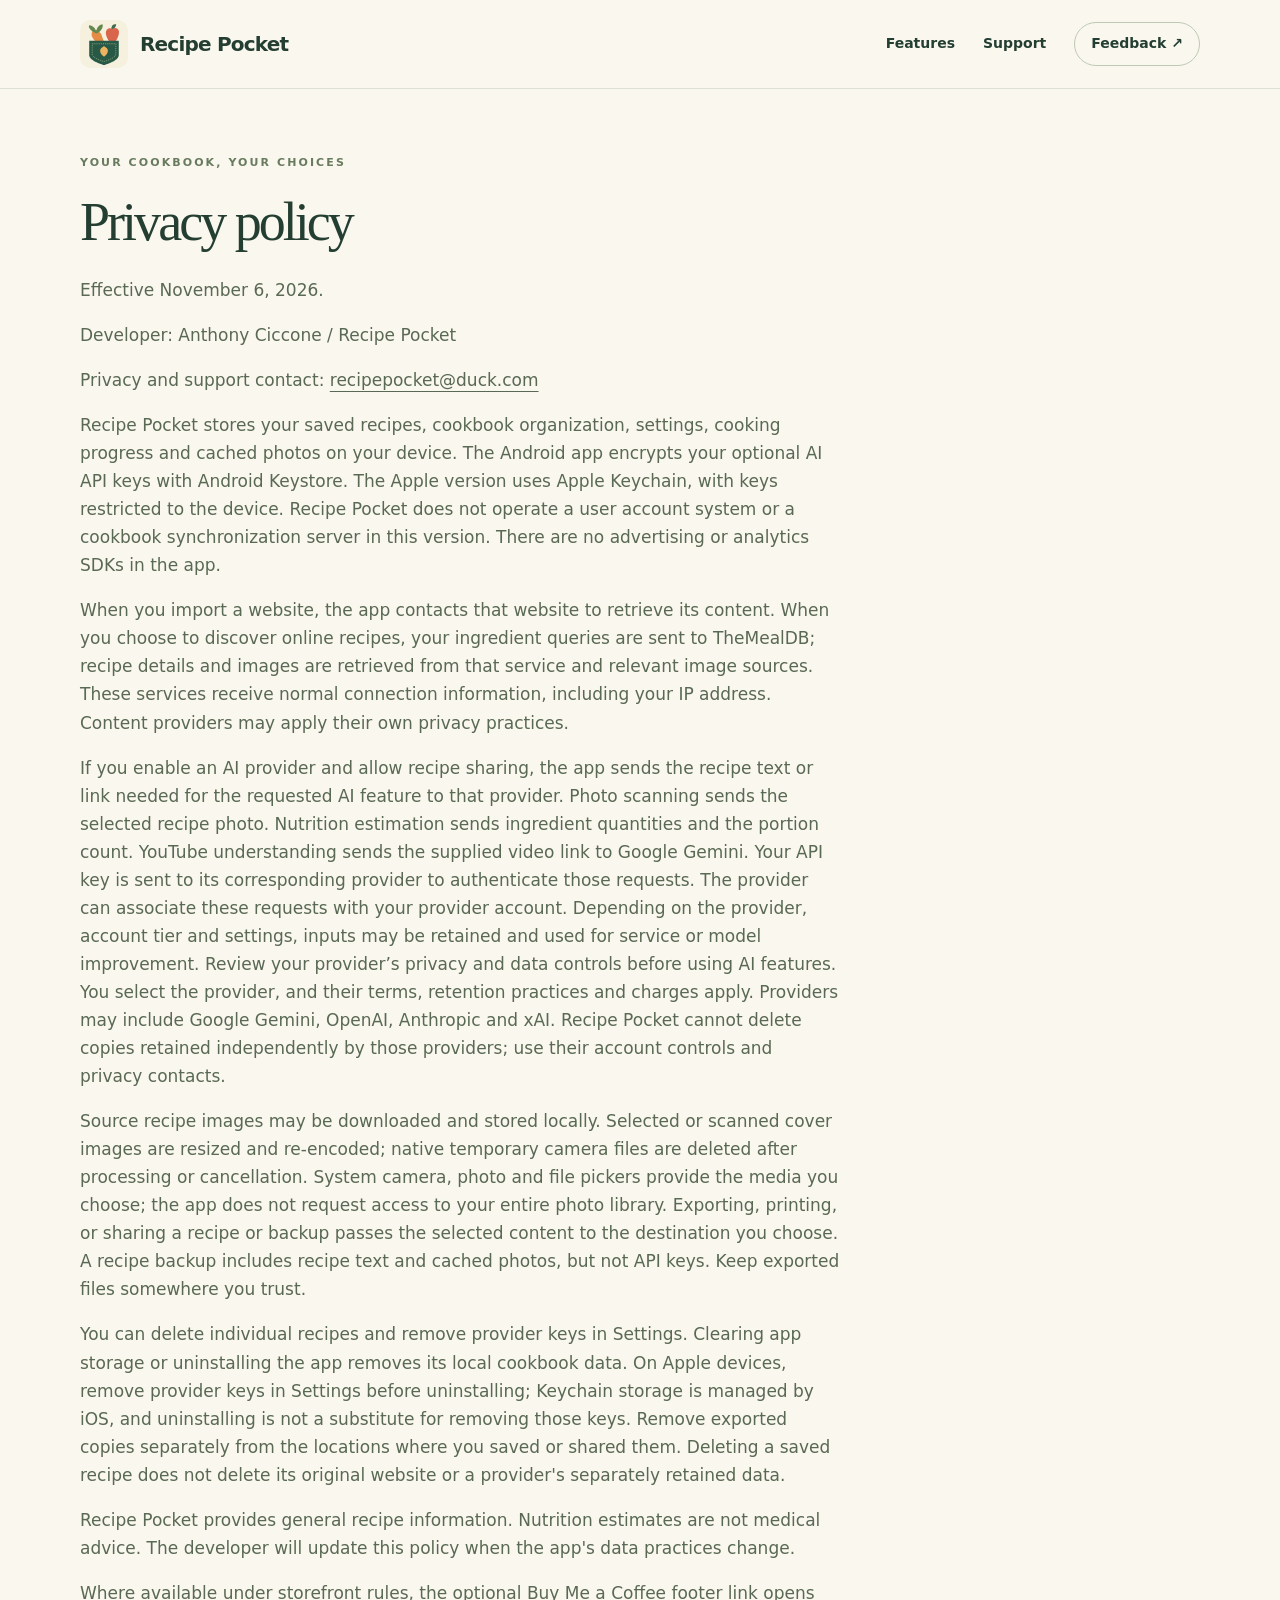
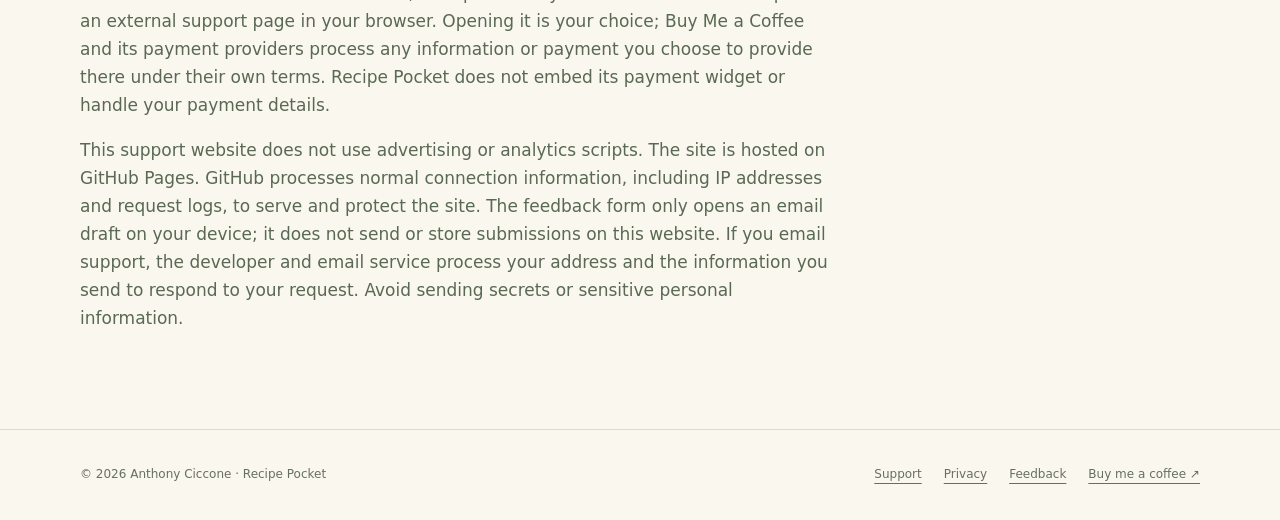
==== commit cc234109: "Clarify AI provider account linkage and retention in privacy policy" ====
--- a/recipe-pocket/privacy.html
+++ b/recipe-pocket/privacy.html
@@ -1,3 +1,3 @@
-<!doctype html><html lang="en"><head><meta charset="utf-8"><meta name="viewport" content="width=device-width,initial-scale=1"><title>Privacy policy · Recipe Pocket</title><meta name="description" content="Your recipes, ready to cook. Import YouTube recipes, scan written recipes with AI, build your offline cookbook and cook step by step with ingredient amounts."><meta name="theme-color" content="#294e3c"><link rel="icon" href="logo.svg" type="image/svg+xml"><link rel="stylesheet" href="style.css"><link rel="canonical" href="https://tadcrazio.github.io/recipe-pocket/privacy.html"></head><body><a class="skip" href="#main">Skip to content</a><header><div class="wrap nav"><a class="brand" href="index.html"><img src="logo.svg" alt="">Recipe Pocket</a><nav aria-label="Main navigation"><a class="desktop-link" href="index.html#features">Features</a><a href="support.html">Support</a><a class="nav-feedback" href="index.html#feedback">Feedback ↗</a></nav></div></header><main id="main"><div class="wrap"><article class="prose"><div class="eyebrow">Your cookbook, your choices</div><h1>Privacy policy</h1><p>Effective November 6, 2026.</p><p>Developer: Anthony Ciccone / Recipe Pocket</p><p>Privacy and support contact: <a href="mailto:recipepocket@duck.com">recipepocket@duck.com</a></p><p>Recipe Pocket stores your saved recipes, cookbook organization, settings, cooking progress and cached photos on your device. The Android app encrypts your optional AI API keys with Android Keystore. The Apple version uses Apple Keychain, with keys restricted to the device. Recipe Pocket does not operate a user account system or a cookbook synchronization server in this version. There are no advertising or analytics SDKs in the app.</p><p>When you import a website, the app contacts that website to retrieve its content. When you choose to discover online recipes, your ingredient queries are sent to TheMealDB; recipe details and images are retrieved from that service and relevant image sources. These services receive normal connection information, including your IP address. Content providers may apply their own privacy practices.</p><p>If you enable an AI provider and allow recipe sharing, the app sends the recipe text or link needed for the requested AI feature to that provider. Photo scanning sends the selected recipe photo. Nutrition estimation sends ingredient quantities and the portion count. YouTube understanding sends the supplied video link to Google Gemini. Your API key is sent to its corresponding provider to authenticate those requests. You select the provider, and their terms, retention practices and charges apply. Providers may include Google Gemini, OpenAI, Anthropic and xAI. Recipe Pocket cannot delete copies retained independently by those providers; use their account controls and privacy contacts.</p><p>Source recipe images may be downloaded and stored locally. Selected or scanned cover images are resized and re-encoded; native temporary camera files are deleted after processing or cancellation. System camera, photo and file pickers provide the media you choose; the app does not request access to your entire photo library. Exporting, printing, or sharing a recipe or backup passes the selected content to the destination you choose. A recipe backup includes recipe text and cached photos, but not API keys. Keep exported files somewhere you trust.</p><p>You can delete individual recipes and remove provider keys in Settings. Clearing app storage or uninstalling the app removes its local cookbook data. On Apple devices, remove provider keys in Settings before uninstalling; Keychain storage is managed by iOS, and uninstalling is not a substitute for removing those keys. Remove exported copies separately from the locations where you saved or shared them. Deleting a saved recipe does not delete its original website or a provider&#x27;s separately retained data.</p><p>Recipe Pocket provides general recipe information. Nutrition estimates are not medical advice. The developer will update this policy when the app&#x27;s data practices change.</p><p>Where available under storefront rules, the optional Buy Me a Coffee footer link opens an external support page in your browser. Opening it is your choice; Buy Me a Coffee and its payment providers process any information or payment you choose to provide there under their own terms. Recipe Pocket does not embed its payment widget or handle your payment details.</p><p>
+<!doctype html><html lang="en"><head><meta charset="utf-8"><meta name="viewport" content="width=device-width,initial-scale=1"><title>Privacy policy · Recipe Pocket</title><meta name="description" content="Your recipes, ready to cook. Import YouTube recipes, scan written recipes with AI, build your offline cookbook and cook step by step with ingredient amounts."><meta name="theme-color" content="#294e3c"><link rel="icon" href="logo.svg" type="image/svg+xml"><link rel="stylesheet" href="style.css"><link rel="canonical" href="https://tadcrazio.github.io/recipe-pocket/privacy.html"></head><body><a class="skip" href="#main">Skip to content</a><header><div class="wrap nav"><a class="brand" href="index.html"><img src="logo.svg" alt="">Recipe Pocket</a><nav aria-label="Main navigation"><a class="desktop-link" href="index.html#features">Features</a><a href="support.html">Support</a><a class="nav-feedback" href="index.html#feedback">Feedback ↗</a></nav></div></header><main id="main"><div class="wrap"><article class="prose"><div class="eyebrow">Your cookbook, your choices</div><h1>Privacy policy</h1><p>Effective November 6, 2026.</p><p>Developer: Anthony Ciccone / Recipe Pocket</p><p>Privacy and support contact: <a href="mailto:recipepocket@duck.com">recipepocket@duck.com</a></p><p>Recipe Pocket stores your saved recipes, cookbook organization, settings, cooking progress and cached photos on your device. The Android app encrypts your optional AI API keys with Android Keystore. The Apple version uses Apple Keychain, with keys restricted to the device. Recipe Pocket does not operate a user account system or a cookbook synchronization server in this version. There are no advertising or analytics SDKs in the app.</p><p>When you import a website, the app contacts that website to retrieve its content. When you choose to discover online recipes, your ingredient queries are sent to TheMealDB; recipe details and images are retrieved from that service and relevant image sources. These services receive normal connection information, including your IP address. Content providers may apply their own privacy practices.</p><p>If you enable an AI provider and allow recipe sharing, the app sends the recipe text or link needed for the requested AI feature to that provider. Photo scanning sends the selected recipe photo. Nutrition estimation sends ingredient quantities and the portion count. YouTube understanding sends the supplied video link to Google Gemini. Your API key is sent to its corresponding provider to authenticate those requests. The provider can associate these requests with your provider account. Depending on the provider, account tier and settings, inputs may be retained and used for service or model improvement. Review your provider’s privacy and data controls before using AI features. You select the provider, and their terms, retention practices and charges apply. Providers may include Google Gemini, OpenAI, Anthropic and xAI. Recipe Pocket cannot delete copies retained independently by those providers; use their account controls and privacy contacts.</p><p>Source recipe images may be downloaded and stored locally. Selected or scanned cover images are resized and re-encoded; native temporary camera files are deleted after processing or cancellation. System camera, photo and file pickers provide the media you choose; the app does not request access to your entire photo library. Exporting, printing, or sharing a recipe or backup passes the selected content to the destination you choose. A recipe backup includes recipe text and cached photos, but not API keys. Keep exported files somewhere you trust.</p><p>You can delete individual recipes and remove provider keys in Settings. Clearing app storage or uninstalling the app removes its local cookbook data. On Apple devices, remove provider keys in Settings before uninstalling; Keychain storage is managed by iOS, and uninstalling is not a substitute for removing those keys. Remove exported copies separately from the locations where you saved or shared them. Deleting a saved recipe does not delete its original website or a provider&#x27;s separately retained data.</p><p>Recipe Pocket provides general recipe information. Nutrition estimates are not medical advice. The developer will update this policy when the app&#x27;s data practices change.</p><p>Where available under storefront rules, the optional Buy Me a Coffee footer link opens an external support page in your browser. Opening it is your choice; Buy Me a Coffee and its payment providers process any information or payment you choose to provide there under their own terms. Recipe Pocket does not embed its payment widget or handle your payment details.</p><p>
 This support website does not use advertising or analytics scripts. The site is hosted on GitHub Pages. GitHub processes normal connection information, including IP addresses and request logs, to serve and protect the site. The feedback form only opens an email draft on your device; it does not send or store submissions on this website. If you email support, the developer and email service process your address and the information you send to respond to your request. Avoid sending secrets or sensitive personal information.
 </p></article></div></main><footer><div class="wrap footer-inner"><span>© 2026 Anthony Ciccone · Recipe Pocket</span><div class="footer-links"><a href="support.html">Support</a><a href="privacy.html">Privacy</a><a href="index.html#feedback">Feedback</a><a href="https://buymeacoffee.com/recipepocket" rel="noopener noreferrer">Buy me a coffee ↗</a></div></div></footer><script src="site.js" defer></script></body></html>
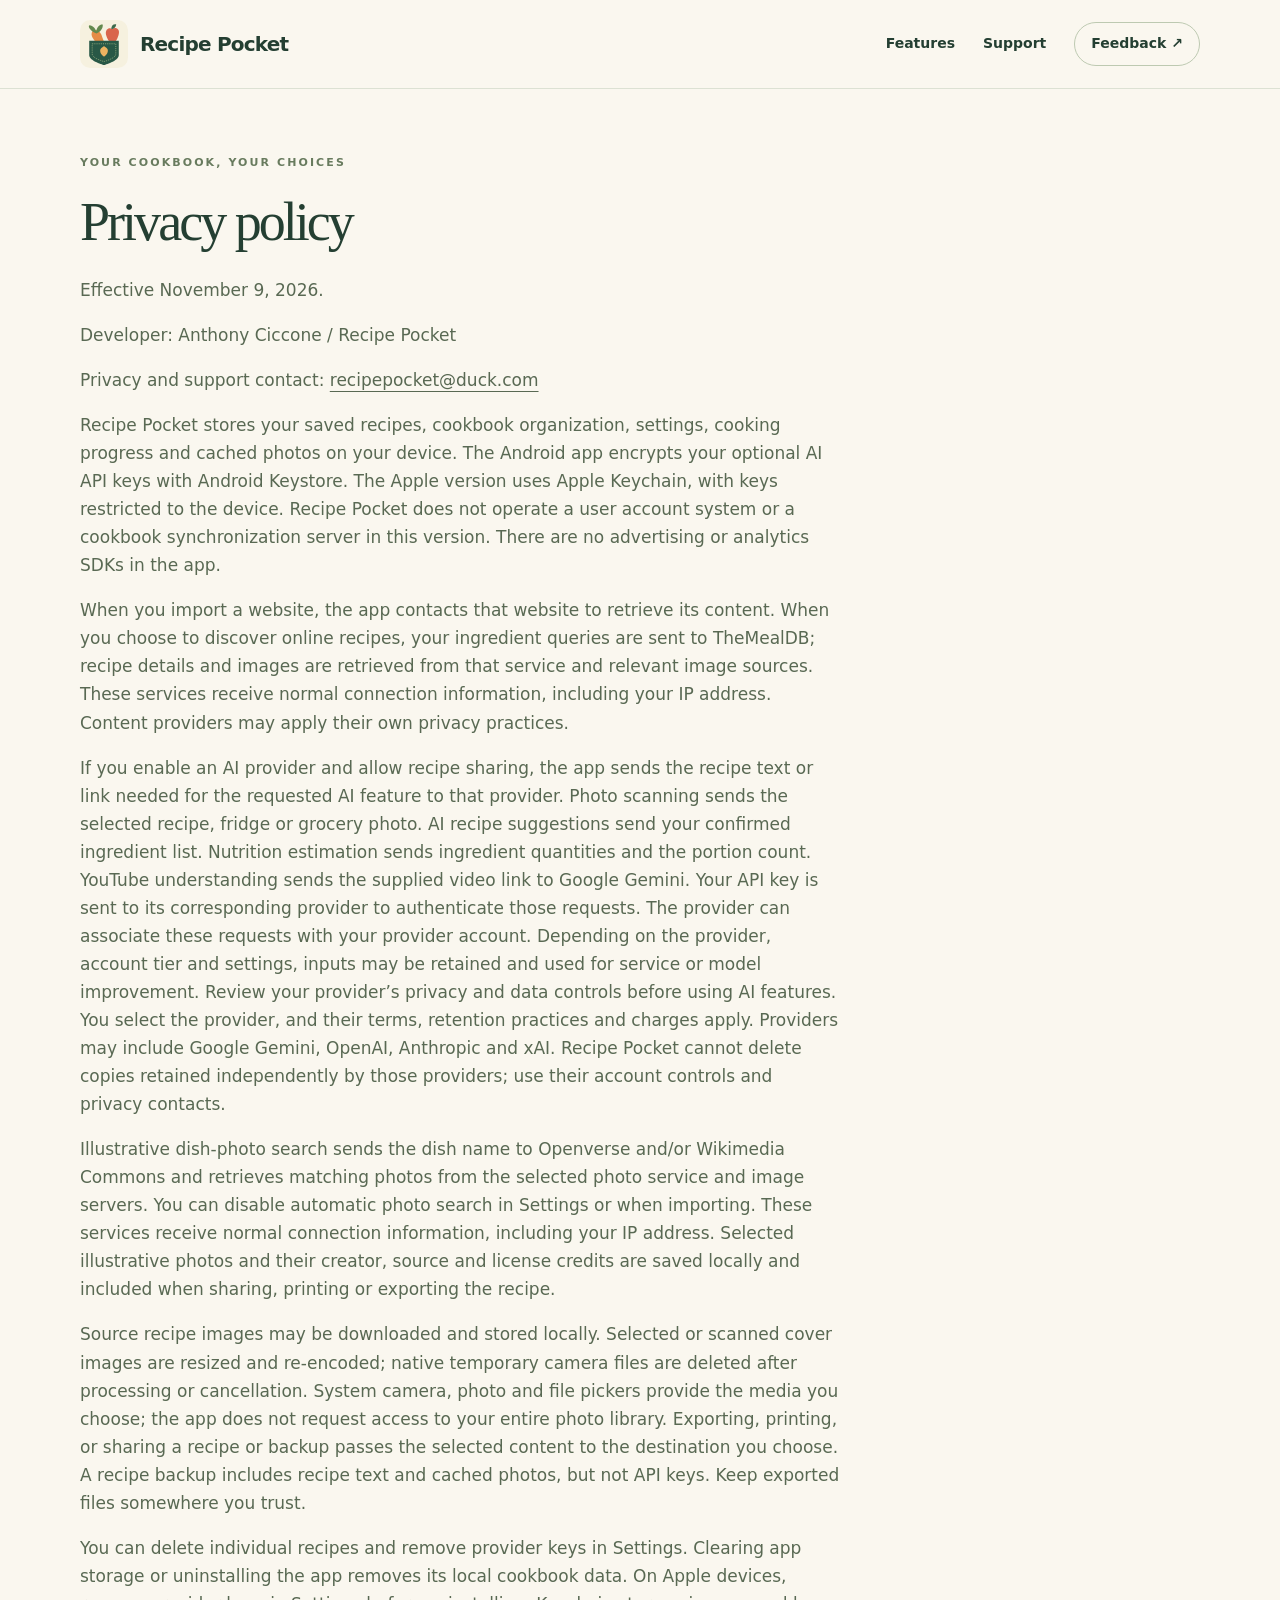
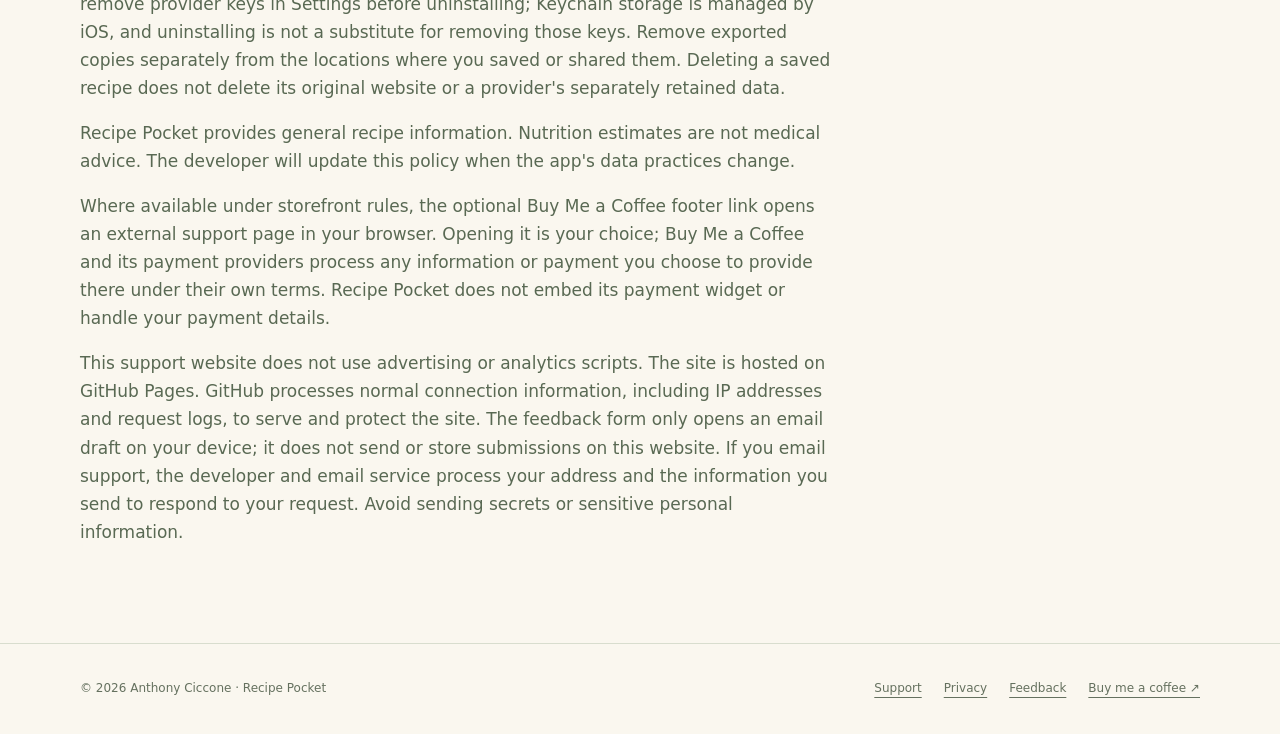
==== commit 920eb917: "Explain optional dish photo search and grocery AI scanning" ====
--- a/recipe-pocket/privacy.html
+++ b/recipe-pocket/privacy.html
@@ -1,3 +1,3 @@
-<!doctype html><html lang="en"><head><meta charset="utf-8"><meta name="viewport" content="width=device-width,initial-scale=1"><title>Privacy policy · Recipe Pocket</title><meta name="description" content="Your recipes, ready to cook. Import YouTube recipes, scan written recipes with AI, build your offline cookbook and cook step by step with ingredient amounts."><meta name="theme-color" content="#294e3c"><link rel="icon" href="logo.svg" type="image/svg+xml"><link rel="stylesheet" href="style.css"><link rel="canonical" href="https://tadcrazio.github.io/recipe-pocket/privacy.html"></head><body><a class="skip" href="#main">Skip to content</a><header><div class="wrap nav"><a class="brand" href="index.html"><img src="logo.svg" alt="">Recipe Pocket</a><nav aria-label="Main navigation"><a class="desktop-link" href="index.html#features">Features</a><a href="support.html">Support</a><a class="nav-feedback" href="index.html#feedback">Feedback ↗</a></nav></div></header><main id="main"><div class="wrap"><article class="prose"><div class="eyebrow">Your cookbook, your choices</div><h1>Privacy policy</h1><p>Effective November 6, 2026.</p><p>Developer: Anthony Ciccone / Recipe Pocket</p><p>Privacy and support contact: <a href="mailto:recipepocket@duck.com">recipepocket@duck.com</a></p><p>Recipe Pocket stores your saved recipes, cookbook organization, settings, cooking progress and cached photos on your device. The Android app encrypts your optional AI API keys with Android Keystore. The Apple version uses Apple Keychain, with keys restricted to the device. Recipe Pocket does not operate a user account system or a cookbook synchronization server in this version. There are no advertising or analytics SDKs in the app.</p><p>When you import a website, the app contacts that website to retrieve its content. When you choose to discover online recipes, your ingredient queries are sent to TheMealDB; recipe details and images are retrieved from that service and relevant image sources. These services receive normal connection information, including your IP address. Content providers may apply their own privacy practices.</p><p>If you enable an AI provider and allow recipe sharing, the app sends the recipe text or link needed for the requested AI feature to that provider. Photo scanning sends the selected recipe photo. Nutrition estimation sends ingredient quantities and the portion count. YouTube understanding sends the supplied video link to Google Gemini. Your API key is sent to its corresponding provider to authenticate those requests. The provider can associate these requests with your provider account. Depending on the provider, account tier and settings, inputs may be retained and used for service or model improvement. Review your provider’s privacy and data controls before using AI features. You select the provider, and their terms, retention practices and charges apply. Providers may include Google Gemini, OpenAI, Anthropic and xAI. Recipe Pocket cannot delete copies retained independently by those providers; use their account controls and privacy contacts.</p><p>Source recipe images may be downloaded and stored locally. Selected or scanned cover images are resized and re-encoded; native temporary camera files are deleted after processing or cancellation. System camera, photo and file pickers provide the media you choose; the app does not request access to your entire photo library. Exporting, printing, or sharing a recipe or backup passes the selected content to the destination you choose. A recipe backup includes recipe text and cached photos, but not API keys. Keep exported files somewhere you trust.</p><p>You can delete individual recipes and remove provider keys in Settings. Clearing app storage or uninstalling the app removes its local cookbook data. On Apple devices, remove provider keys in Settings before uninstalling; Keychain storage is managed by iOS, and uninstalling is not a substitute for removing those keys. Remove exported copies separately from the locations where you saved or shared them. Deleting a saved recipe does not delete its original website or a provider&#x27;s separately retained data.</p><p>Recipe Pocket provides general recipe information. Nutrition estimates are not medical advice. The developer will update this policy when the app&#x27;s data practices change.</p><p>Where available under storefront rules, the optional Buy Me a Coffee footer link opens an external support page in your browser. Opening it is your choice; Buy Me a Coffee and its payment providers process any information or payment you choose to provide there under their own terms. Recipe Pocket does not embed its payment widget or handle your payment details.</p><p>
+<!doctype html><html lang="en"><head><meta charset="utf-8"><meta name="viewport" content="width=device-width,initial-scale=1"><title>Privacy policy · Recipe Pocket</title><meta name="description" content="Your recipes, ready to cook. Import YouTube recipes, scan written recipes with AI, build your offline cookbook and cook step by step with ingredient amounts."><meta name="theme-color" content="#294e3c"><link rel="icon" href="logo.svg" type="image/svg+xml"><link rel="stylesheet" href="style.css"><link rel="canonical" href="https://tadcrazio.github.io/recipe-pocket/privacy.html"></head><body><a class="skip" href="#main">Skip to content</a><header><div class="wrap nav"><a class="brand" href="index.html"><img src="logo.svg" alt="">Recipe Pocket</a><nav aria-label="Main navigation"><a class="desktop-link" href="index.html#features">Features</a><a href="support.html">Support</a><a class="nav-feedback" href="index.html#feedback">Feedback ↗</a></nav></div></header><main id="main"><div class="wrap"><article class="prose"><div class="eyebrow">Your cookbook, your choices</div><h1>Privacy policy</h1><p>Effective November 9, 2026.</p><p>Developer: Anthony Ciccone / Recipe Pocket</p><p>Privacy and support contact: <a href="mailto:recipepocket@duck.com">recipepocket@duck.com</a></p><p>Recipe Pocket stores your saved recipes, cookbook organization, settings, cooking progress and cached photos on your device. The Android app encrypts your optional AI API keys with Android Keystore. The Apple version uses Apple Keychain, with keys restricted to the device. Recipe Pocket does not operate a user account system or a cookbook synchronization server in this version. There are no advertising or analytics SDKs in the app.</p><p>When you import a website, the app contacts that website to retrieve its content. When you choose to discover online recipes, your ingredient queries are sent to TheMealDB; recipe details and images are retrieved from that service and relevant image sources. These services receive normal connection information, including your IP address. Content providers may apply their own privacy practices.</p><p>If you enable an AI provider and allow recipe sharing, the app sends the recipe text or link needed for the requested AI feature to that provider. Photo scanning sends the selected recipe, fridge or grocery photo. AI recipe suggestions send your confirmed ingredient list. Nutrition estimation sends ingredient quantities and the portion count. YouTube understanding sends the supplied video link to Google Gemini. Your API key is sent to its corresponding provider to authenticate those requests. The provider can associate these requests with your provider account. Depending on the provider, account tier and settings, inputs may be retained and used for service or model improvement. Review your provider’s privacy and data controls before using AI features. You select the provider, and their terms, retention practices and charges apply. Providers may include Google Gemini, OpenAI, Anthropic and xAI. Recipe Pocket cannot delete copies retained independently by those providers; use their account controls and privacy contacts.</p><p>Illustrative dish-photo search sends the dish name to Openverse and/or Wikimedia Commons and retrieves matching photos from the selected photo service and image servers. You can disable automatic photo search in Settings or when importing. These services receive normal connection information, including your IP address. Selected illustrative photos and their creator, source and license credits are saved locally and included when sharing, printing or exporting the recipe.</p><p>Source recipe images may be downloaded and stored locally. Selected or scanned cover images are resized and re-encoded; native temporary camera files are deleted after processing or cancellation. System camera, photo and file pickers provide the media you choose; the app does not request access to your entire photo library. Exporting, printing, or sharing a recipe or backup passes the selected content to the destination you choose. A recipe backup includes recipe text and cached photos, but not API keys. Keep exported files somewhere you trust.</p><p>You can delete individual recipes and remove provider keys in Settings. Clearing app storage or uninstalling the app removes its local cookbook data. On Apple devices, remove provider keys in Settings before uninstalling; Keychain storage is managed by iOS, and uninstalling is not a substitute for removing those keys. Remove exported copies separately from the locations where you saved or shared them. Deleting a saved recipe does not delete its original website or a provider&#x27;s separately retained data.</p><p>Recipe Pocket provides general recipe information. Nutrition estimates are not medical advice. The developer will update this policy when the app&#x27;s data practices change.</p><p>Where available under storefront rules, the optional Buy Me a Coffee footer link opens an external support page in your browser. Opening it is your choice; Buy Me a Coffee and its payment providers process any information or payment you choose to provide there under their own terms. Recipe Pocket does not embed its payment widget or handle your payment details.</p><p>
 This support website does not use advertising or analytics scripts. The site is hosted on GitHub Pages. GitHub processes normal connection information, including IP addresses and request logs, to serve and protect the site. The feedback form only opens an email draft on your device; it does not send or store submissions on this website. If you email support, the developer and email service process your address and the information you send to respond to your request. Avoid sending secrets or sensitive personal information.
 </p></article></div></main><footer><div class="wrap footer-inner"><span>© 2026 Anthony Ciccone · Recipe Pocket</span><div class="footer-links"><a href="support.html">Support</a><a href="privacy.html">Privacy</a><a href="index.html#feedback">Feedback</a><a href="https://buymeacoffee.com/recipepocket" rel="noopener noreferrer">Buy me a coffee ↗</a></div></div></footer><script src="site.js" defer></script></body></html>
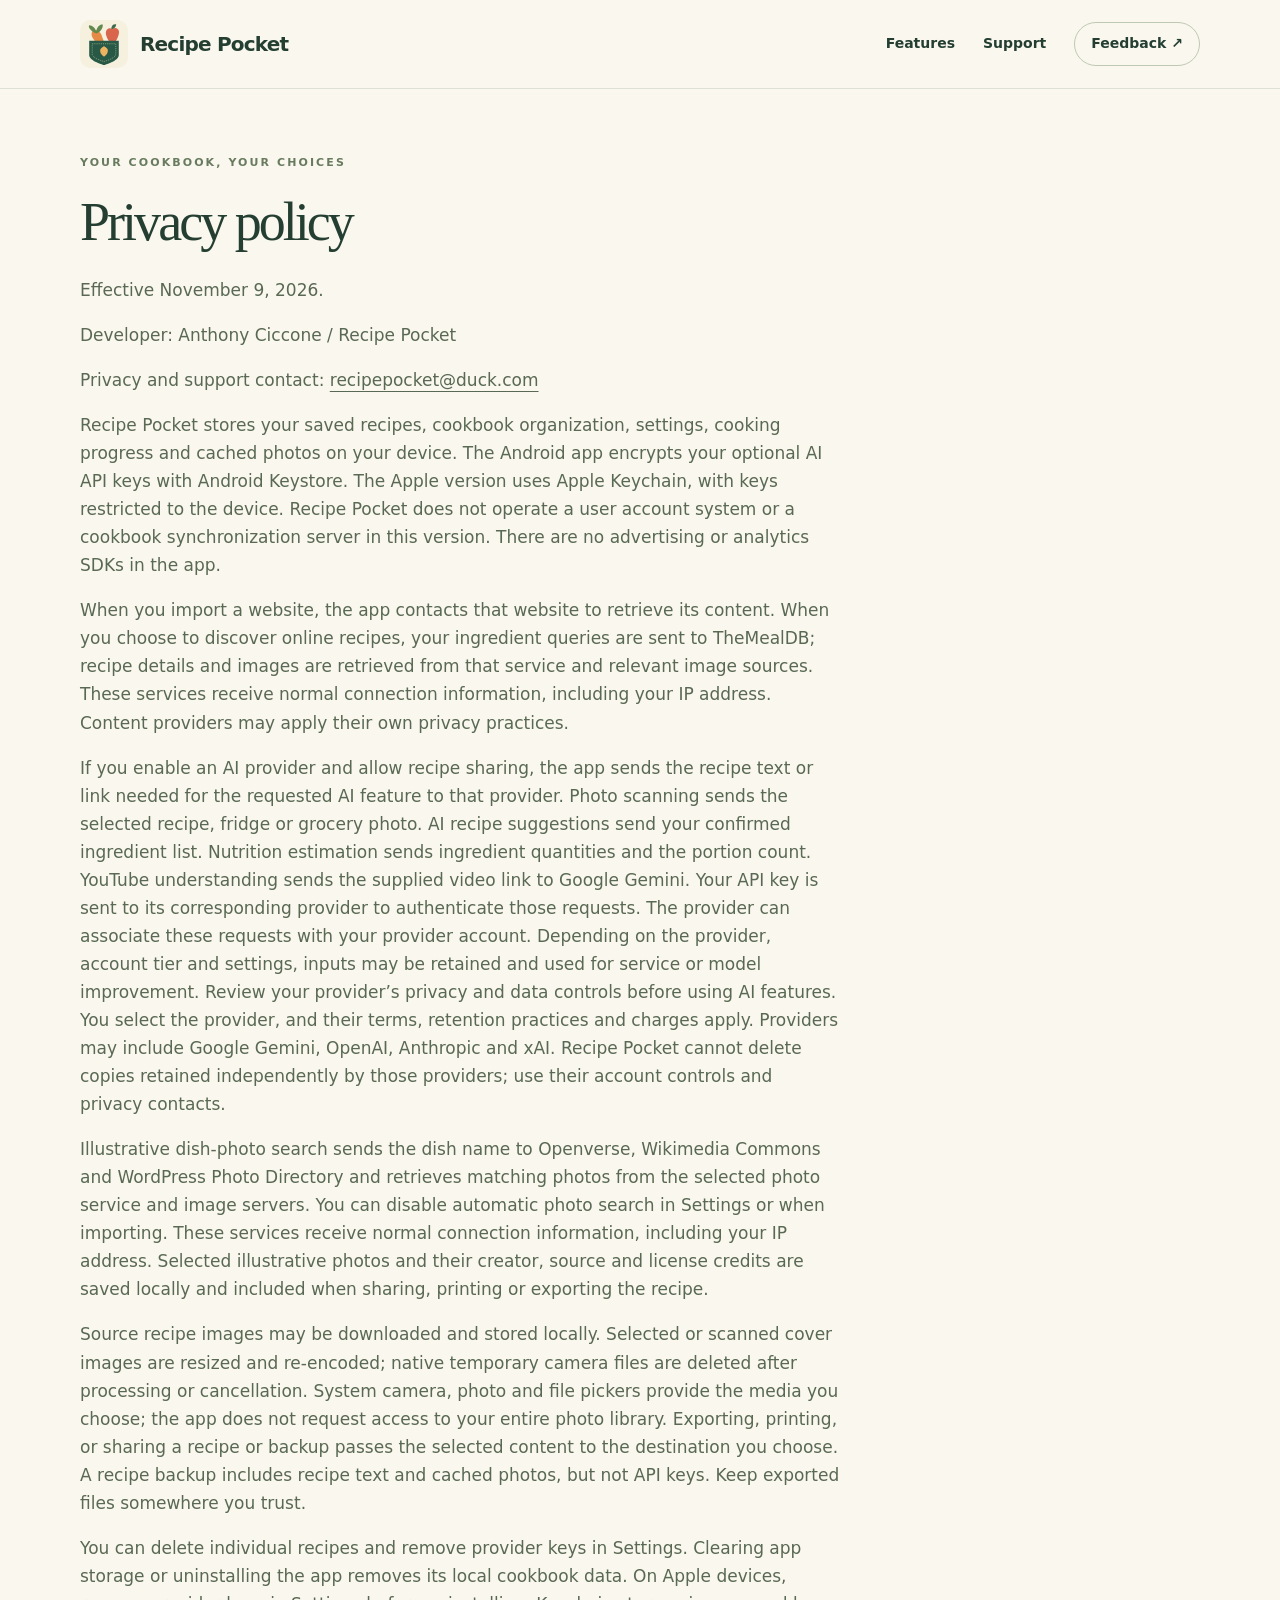
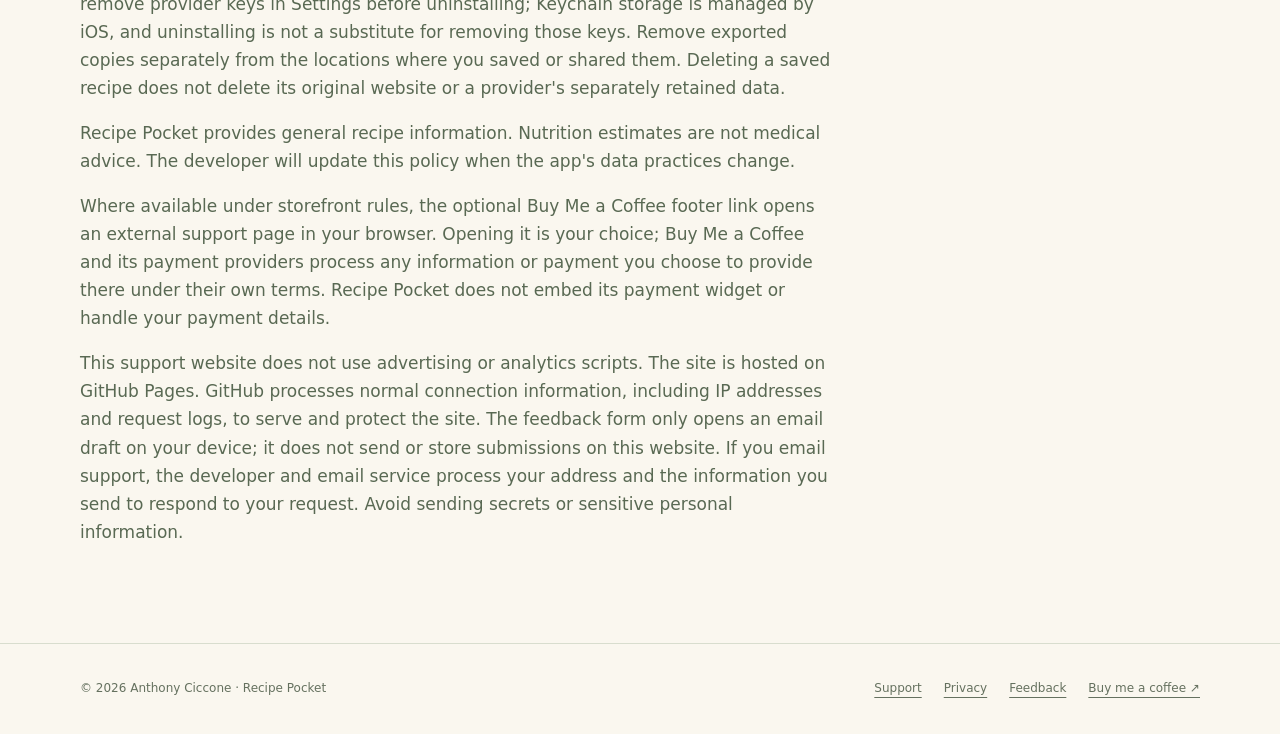
==== commit 969c1df2: "Disclose WordPress dish photo searches" ====
--- a/recipe-pocket/privacy.html
+++ b/recipe-pocket/privacy.html
@@ -1,3 +1,3 @@
-<!doctype html><html lang="en"><head><meta charset="utf-8"><meta name="viewport" content="width=device-width,initial-scale=1"><title>Privacy policy · Recipe Pocket</title><meta name="description" content="Your recipes, ready to cook. Import YouTube recipes, scan written recipes with AI, build your offline cookbook and cook step by step with ingredient amounts."><meta name="theme-color" content="#294e3c"><link rel="icon" href="logo.svg" type="image/svg+xml"><link rel="stylesheet" href="style.css"><link rel="canonical" href="https://tadcrazio.github.io/recipe-pocket/privacy.html"></head><body><a class="skip" href="#main">Skip to content</a><header><div class="wrap nav"><a class="brand" href="index.html"><img src="logo.svg" alt="">Recipe Pocket</a><nav aria-label="Main navigation"><a class="desktop-link" href="index.html#features">Features</a><a href="support.html">Support</a><a class="nav-feedback" href="index.html#feedback">Feedback ↗</a></nav></div></header><main id="main"><div class="wrap"><article class="prose"><div class="eyebrow">Your cookbook, your choices</div><h1>Privacy policy</h1><p>Effective November 9, 2026.</p><p>Developer: Anthony Ciccone / Recipe Pocket</p><p>Privacy and support contact: <a href="mailto:recipepocket@duck.com">recipepocket@duck.com</a></p><p>Recipe Pocket stores your saved recipes, cookbook organization, settings, cooking progress and cached photos on your device. The Android app encrypts your optional AI API keys with Android Keystore. The Apple version uses Apple Keychain, with keys restricted to the device. Recipe Pocket does not operate a user account system or a cookbook synchronization server in this version. There are no advertising or analytics SDKs in the app.</p><p>When you import a website, the app contacts that website to retrieve its content. When you choose to discover online recipes, your ingredient queries are sent to TheMealDB; recipe details and images are retrieved from that service and relevant image sources. These services receive normal connection information, including your IP address. Content providers may apply their own privacy practices.</p><p>If you enable an AI provider and allow recipe sharing, the app sends the recipe text or link needed for the requested AI feature to that provider. Photo scanning sends the selected recipe, fridge or grocery photo. AI recipe suggestions send your confirmed ingredient list. Nutrition estimation sends ingredient quantities and the portion count. YouTube understanding sends the supplied video link to Google Gemini. Your API key is sent to its corresponding provider to authenticate those requests. The provider can associate these requests with your provider account. Depending on the provider, account tier and settings, inputs may be retained and used for service or model improvement. Review your provider’s privacy and data controls before using AI features. You select the provider, and their terms, retention practices and charges apply. Providers may include Google Gemini, OpenAI, Anthropic and xAI. Recipe Pocket cannot delete copies retained independently by those providers; use their account controls and privacy contacts.</p><p>Illustrative dish-photo search sends the dish name to Openverse and/or Wikimedia Commons and retrieves matching photos from the selected photo service and image servers. You can disable automatic photo search in Settings or when importing. These services receive normal connection information, including your IP address. Selected illustrative photos and their creator, source and license credits are saved locally and included when sharing, printing or exporting the recipe.</p><p>Source recipe images may be downloaded and stored locally. Selected or scanned cover images are resized and re-encoded; native temporary camera files are deleted after processing or cancellation. System camera, photo and file pickers provide the media you choose; the app does not request access to your entire photo library. Exporting, printing, or sharing a recipe or backup passes the selected content to the destination you choose. A recipe backup includes recipe text and cached photos, but not API keys. Keep exported files somewhere you trust.</p><p>You can delete individual recipes and remove provider keys in Settings. Clearing app storage or uninstalling the app removes its local cookbook data. On Apple devices, remove provider keys in Settings before uninstalling; Keychain storage is managed by iOS, and uninstalling is not a substitute for removing those keys. Remove exported copies separately from the locations where you saved or shared them. Deleting a saved recipe does not delete its original website or a provider&#x27;s separately retained data.</p><p>Recipe Pocket provides general recipe information. Nutrition estimates are not medical advice. The developer will update this policy when the app&#x27;s data practices change.</p><p>Where available under storefront rules, the optional Buy Me a Coffee footer link opens an external support page in your browser. Opening it is your choice; Buy Me a Coffee and its payment providers process any information or payment you choose to provide there under their own terms. Recipe Pocket does not embed its payment widget or handle your payment details.</p><p>
+<!doctype html><html lang="en"><head><meta charset="utf-8"><meta name="viewport" content="width=device-width,initial-scale=1"><title>Privacy policy · Recipe Pocket</title><meta name="description" content="Your recipes, ready to cook. Import YouTube recipes, scan written recipes with AI, build your offline cookbook and cook step by step with ingredient amounts."><meta name="theme-color" content="#294e3c"><link rel="icon" href="logo.svg" type="image/svg+xml"><link rel="stylesheet" href="style.css"><link rel="canonical" href="https://tadcrazio.github.io/recipe-pocket/privacy.html"></head><body><a class="skip" href="#main">Skip to content</a><header><div class="wrap nav"><a class="brand" href="index.html"><img src="logo.svg" alt="">Recipe Pocket</a><nav aria-label="Main navigation"><a class="desktop-link" href="index.html#features">Features</a><a href="support.html">Support</a><a class="nav-feedback" href="index.html#feedback">Feedback ↗</a></nav></div></header><main id="main"><div class="wrap"><article class="prose"><div class="eyebrow">Your cookbook, your choices</div><h1>Privacy policy</h1><p>Effective November 9, 2026.</p><p>Developer: Anthony Ciccone / Recipe Pocket</p><p>Privacy and support contact: <a href="mailto:recipepocket@duck.com">recipepocket@duck.com</a></p><p>Recipe Pocket stores your saved recipes, cookbook organization, settings, cooking progress and cached photos on your device. The Android app encrypts your optional AI API keys with Android Keystore. The Apple version uses Apple Keychain, with keys restricted to the device. Recipe Pocket does not operate a user account system or a cookbook synchronization server in this version. There are no advertising or analytics SDKs in the app.</p><p>When you import a website, the app contacts that website to retrieve its content. When you choose to discover online recipes, your ingredient queries are sent to TheMealDB; recipe details and images are retrieved from that service and relevant image sources. These services receive normal connection information, including your IP address. Content providers may apply their own privacy practices.</p><p>If you enable an AI provider and allow recipe sharing, the app sends the recipe text or link needed for the requested AI feature to that provider. Photo scanning sends the selected recipe, fridge or grocery photo. AI recipe suggestions send your confirmed ingredient list. Nutrition estimation sends ingredient quantities and the portion count. YouTube understanding sends the supplied video link to Google Gemini. Your API key is sent to its corresponding provider to authenticate those requests. The provider can associate these requests with your provider account. Depending on the provider, account tier and settings, inputs may be retained and used for service or model improvement. Review your provider’s privacy and data controls before using AI features. You select the provider, and their terms, retention practices and charges apply. Providers may include Google Gemini, OpenAI, Anthropic and xAI. Recipe Pocket cannot delete copies retained independently by those providers; use their account controls and privacy contacts.</p><p>Illustrative dish-photo search sends the dish name to Openverse, Wikimedia Commons and WordPress Photo Directory and retrieves matching photos from the selected photo service and image servers. You can disable automatic photo search in Settings or when importing. These services receive normal connection information, including your IP address. Selected illustrative photos and their creator, source and license credits are saved locally and included when sharing, printing or exporting the recipe.</p><p>Source recipe images may be downloaded and stored locally. Selected or scanned cover images are resized and re-encoded; native temporary camera files are deleted after processing or cancellation. System camera, photo and file pickers provide the media you choose; the app does not request access to your entire photo library. Exporting, printing, or sharing a recipe or backup passes the selected content to the destination you choose. A recipe backup includes recipe text and cached photos, but not API keys. Keep exported files somewhere you trust.</p><p>You can delete individual recipes and remove provider keys in Settings. Clearing app storage or uninstalling the app removes its local cookbook data. On Apple devices, remove provider keys in Settings before uninstalling; Keychain storage is managed by iOS, and uninstalling is not a substitute for removing those keys. Remove exported copies separately from the locations where you saved or shared them. Deleting a saved recipe does not delete its original website or a provider&#x27;s separately retained data.</p><p>Recipe Pocket provides general recipe information. Nutrition estimates are not medical advice. The developer will update this policy when the app&#x27;s data practices change.</p><p>Where available under storefront rules, the optional Buy Me a Coffee footer link opens an external support page in your browser. Opening it is your choice; Buy Me a Coffee and its payment providers process any information or payment you choose to provide there under their own terms. Recipe Pocket does not embed its payment widget or handle your payment details.</p><p>
 This support website does not use advertising or analytics scripts. The site is hosted on GitHub Pages. GitHub processes normal connection information, including IP addresses and request logs, to serve and protect the site. The feedback form only opens an email draft on your device; it does not send or store submissions on this website. If you email support, the developer and email service process your address and the information you send to respond to your request. Avoid sending secrets or sensitive personal information.
 </p></article></div></main><footer><div class="wrap footer-inner"><span>© 2026 Anthony Ciccone · Recipe Pocket</span><div class="footer-links"><a href="support.html">Support</a><a href="privacy.html">Privacy</a><a href="index.html#feedback">Feedback</a><a href="https://buymeacoffee.com/recipepocket" rel="noopener noreferrer">Buy me a coffee ↗</a></div></div></footer><script src="site.js" defer></script></body></html>
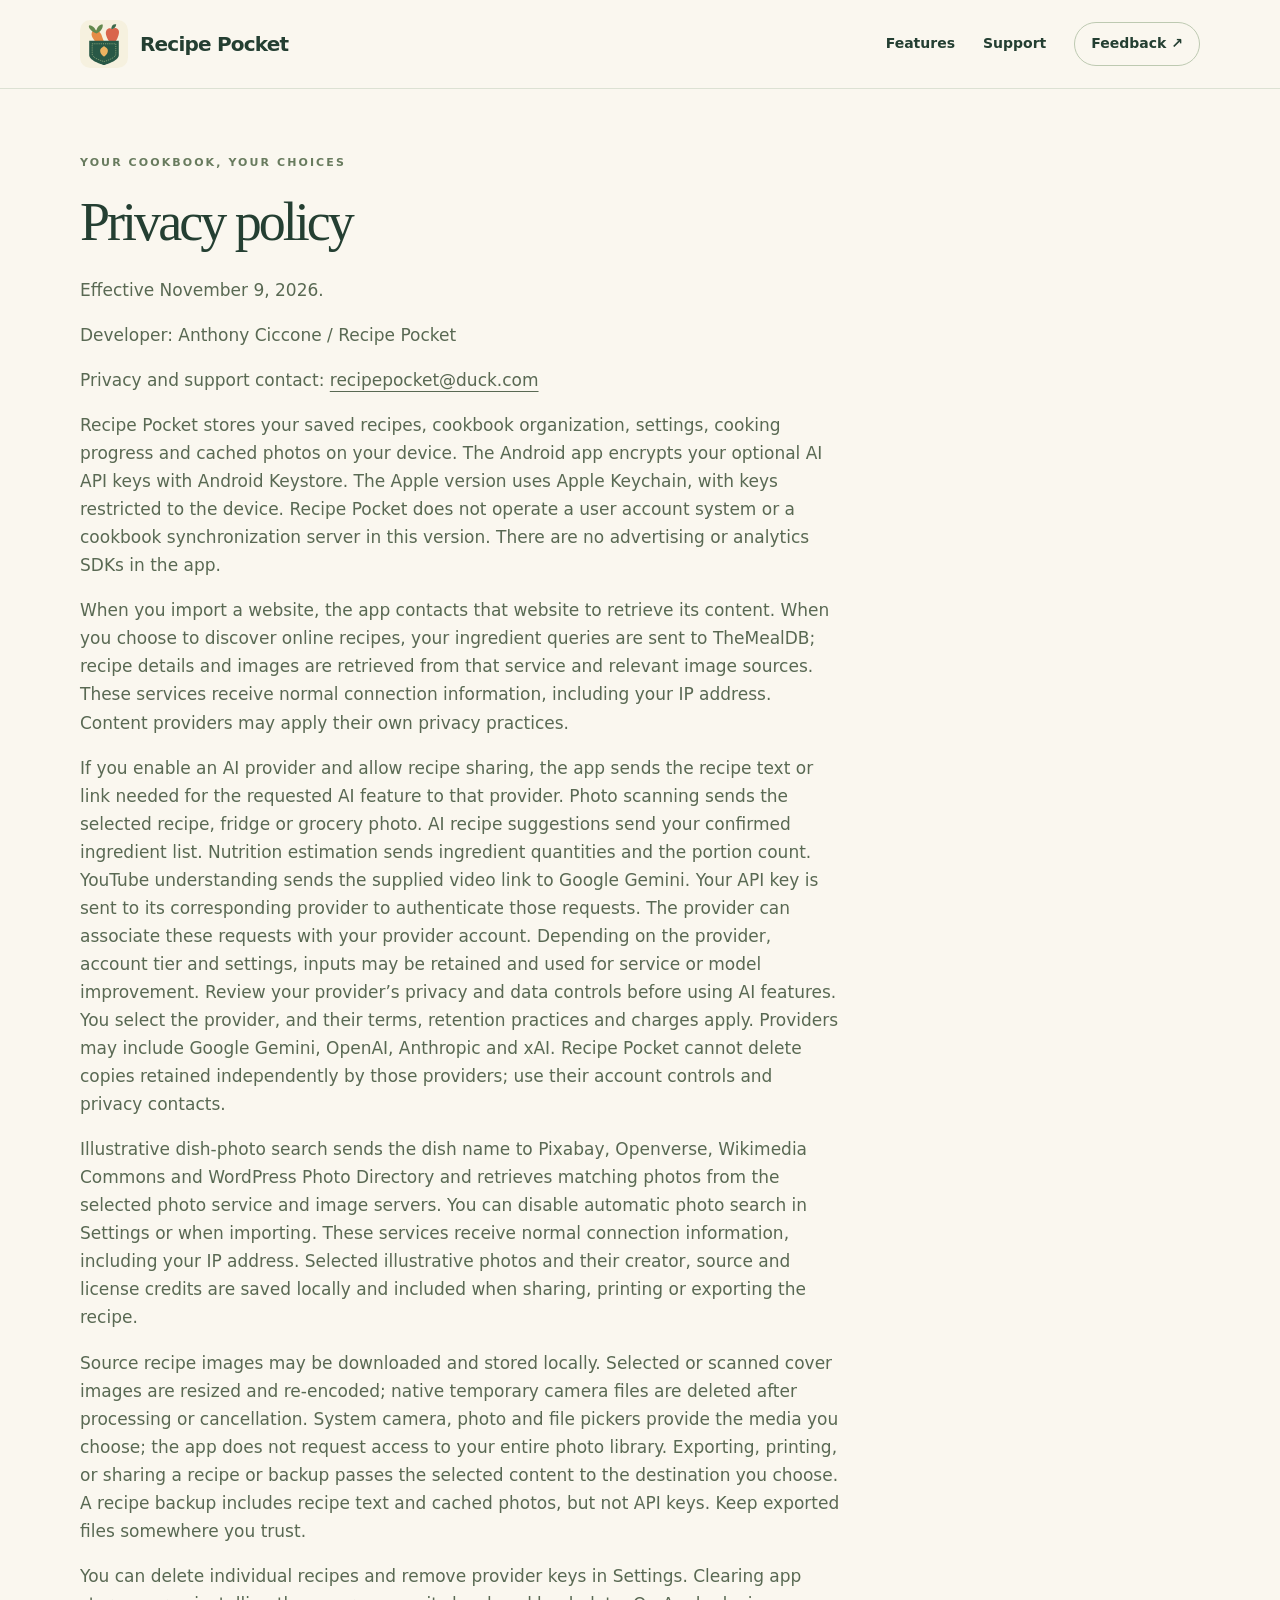
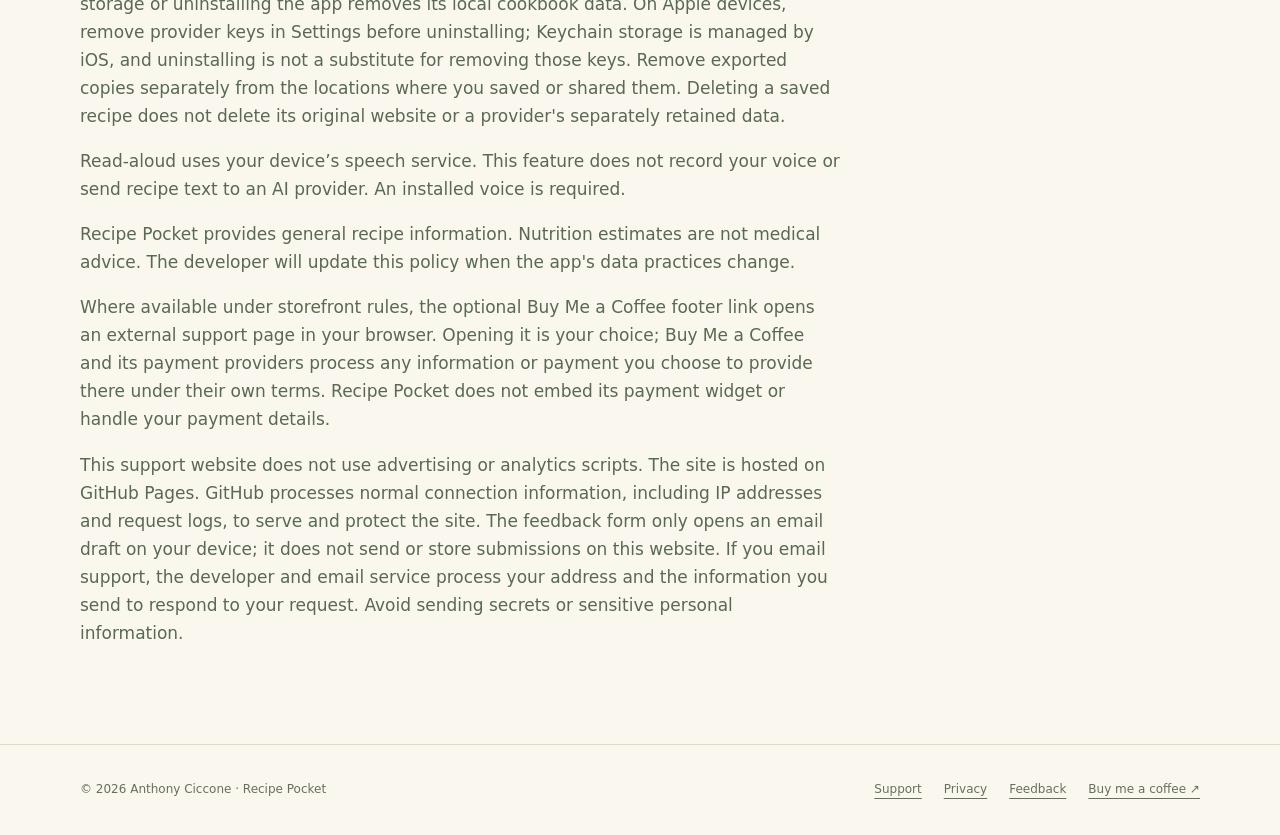
==== commit 920806c9: "Explain Pixabay searches and device read-aloud privacy" ====
--- a/recipe-pocket/privacy.html
+++ b/recipe-pocket/privacy.html
@@ -1,3 +1,3 @@
-<!doctype html><html lang="en"><head><meta charset="utf-8"><meta name="viewport" content="width=device-width,initial-scale=1"><title>Privacy policy · Recipe Pocket</title><meta name="description" content="Your recipes, ready to cook. Import YouTube recipes, scan written recipes with AI, build your offline cookbook and cook step by step with ingredient amounts."><meta name="theme-color" content="#294e3c"><link rel="icon" href="logo.svg" type="image/svg+xml"><link rel="stylesheet" href="style.css"><link rel="canonical" href="https://tadcrazio.github.io/recipe-pocket/privacy.html"></head><body><a class="skip" href="#main">Skip to content</a><header><div class="wrap nav"><a class="brand" href="index.html"><img src="logo.svg" alt="">Recipe Pocket</a><nav aria-label="Main navigation"><a class="desktop-link" href="index.html#features">Features</a><a href="support.html">Support</a><a class="nav-feedback" href="index.html#feedback">Feedback ↗</a></nav></div></header><main id="main"><div class="wrap"><article class="prose"><div class="eyebrow">Your cookbook, your choices</div><h1>Privacy policy</h1><p>Effective November 9, 2026.</p><p>Developer: Anthony Ciccone / Recipe Pocket</p><p>Privacy and support contact: <a href="mailto:recipepocket@duck.com">recipepocket@duck.com</a></p><p>Recipe Pocket stores your saved recipes, cookbook organization, settings, cooking progress and cached photos on your device. The Android app encrypts your optional AI API keys with Android Keystore. The Apple version uses Apple Keychain, with keys restricted to the device. Recipe Pocket does not operate a user account system or a cookbook synchronization server in this version. There are no advertising or analytics SDKs in the app.</p><p>When you import a website, the app contacts that website to retrieve its content. When you choose to discover online recipes, your ingredient queries are sent to TheMealDB; recipe details and images are retrieved from that service and relevant image sources. These services receive normal connection information, including your IP address. Content providers may apply their own privacy practices.</p><p>If you enable an AI provider and allow recipe sharing, the app sends the recipe text or link needed for the requested AI feature to that provider. Photo scanning sends the selected recipe, fridge or grocery photo. AI recipe suggestions send your confirmed ingredient list. Nutrition estimation sends ingredient quantities and the portion count. YouTube understanding sends the supplied video link to Google Gemini. Your API key is sent to its corresponding provider to authenticate those requests. The provider can associate these requests with your provider account. Depending on the provider, account tier and settings, inputs may be retained and used for service or model improvement. Review your provider’s privacy and data controls before using AI features. You select the provider, and their terms, retention practices and charges apply. Providers may include Google Gemini, OpenAI, Anthropic and xAI. Recipe Pocket cannot delete copies retained independently by those providers; use their account controls and privacy contacts.</p><p>Illustrative dish-photo search sends the dish name to Openverse, Wikimedia Commons and WordPress Photo Directory and retrieves matching photos from the selected photo service and image servers. You can disable automatic photo search in Settings or when importing. These services receive normal connection information, including your IP address. Selected illustrative photos and their creator, source and license credits are saved locally and included when sharing, printing or exporting the recipe.</p><p>Source recipe images may be downloaded and stored locally. Selected or scanned cover images are resized and re-encoded; native temporary camera files are deleted after processing or cancellation. System camera, photo and file pickers provide the media you choose; the app does not request access to your entire photo library. Exporting, printing, or sharing a recipe or backup passes the selected content to the destination you choose. A recipe backup includes recipe text and cached photos, but not API keys. Keep exported files somewhere you trust.</p><p>You can delete individual recipes and remove provider keys in Settings. Clearing app storage or uninstalling the app removes its local cookbook data. On Apple devices, remove provider keys in Settings before uninstalling; Keychain storage is managed by iOS, and uninstalling is not a substitute for removing those keys. Remove exported copies separately from the locations where you saved or shared them. Deleting a saved recipe does not delete its original website or a provider&#x27;s separately retained data.</p><p>Recipe Pocket provides general recipe information. Nutrition estimates are not medical advice. The developer will update this policy when the app&#x27;s data practices change.</p><p>Where available under storefront rules, the optional Buy Me a Coffee footer link opens an external support page in your browser. Opening it is your choice; Buy Me a Coffee and its payment providers process any information or payment you choose to provide there under their own terms. Recipe Pocket does not embed its payment widget or handle your payment details.</p><p>
+<!doctype html><html lang="en"><head><meta charset="utf-8"><meta name="viewport" content="width=device-width,initial-scale=1"><title>Privacy policy · Recipe Pocket</title><meta name="description" content="Your recipes, ready to cook. Import YouTube recipes, scan written recipes with AI, build your offline cookbook and cook step by step with ingredient amounts."><meta name="theme-color" content="#294e3c"><link rel="icon" href="logo.svg" type="image/svg+xml"><link rel="stylesheet" href="style.css"><link rel="canonical" href="https://tadcrazio.github.io/recipe-pocket/privacy.html"></head><body><a class="skip" href="#main">Skip to content</a><header><div class="wrap nav"><a class="brand" href="index.html"><img src="logo.svg" alt="">Recipe Pocket</a><nav aria-label="Main navigation"><a class="desktop-link" href="index.html#features">Features</a><a href="support.html">Support</a><a class="nav-feedback" href="index.html#feedback">Feedback ↗</a></nav></div></header><main id="main"><div class="wrap"><article class="prose"><div class="eyebrow">Your cookbook, your choices</div><h1>Privacy policy</h1><p>Effective November 9, 2026.</p><p>Developer: Anthony Ciccone / Recipe Pocket</p><p>Privacy and support contact: <a href="mailto:recipepocket@duck.com">recipepocket@duck.com</a></p><p>Recipe Pocket stores your saved recipes, cookbook organization, settings, cooking progress and cached photos on your device. The Android app encrypts your optional AI API keys with Android Keystore. The Apple version uses Apple Keychain, with keys restricted to the device. Recipe Pocket does not operate a user account system or a cookbook synchronization server in this version. There are no advertising or analytics SDKs in the app.</p><p>When you import a website, the app contacts that website to retrieve its content. When you choose to discover online recipes, your ingredient queries are sent to TheMealDB; recipe details and images are retrieved from that service and relevant image sources. These services receive normal connection information, including your IP address. Content providers may apply their own privacy practices.</p><p>If you enable an AI provider and allow recipe sharing, the app sends the recipe text or link needed for the requested AI feature to that provider. Photo scanning sends the selected recipe, fridge or grocery photo. AI recipe suggestions send your confirmed ingredient list. Nutrition estimation sends ingredient quantities and the portion count. YouTube understanding sends the supplied video link to Google Gemini. Your API key is sent to its corresponding provider to authenticate those requests. The provider can associate these requests with your provider account. Depending on the provider, account tier and settings, inputs may be retained and used for service or model improvement. Review your provider’s privacy and data controls before using AI features. You select the provider, and their terms, retention practices and charges apply. Providers may include Google Gemini, OpenAI, Anthropic and xAI. Recipe Pocket cannot delete copies retained independently by those providers; use their account controls and privacy contacts.</p><p>Illustrative dish-photo search sends the dish name to Pixabay, Openverse, Wikimedia Commons and WordPress Photo Directory and retrieves matching photos from the selected photo service and image servers. You can disable automatic photo search in Settings or when importing. These services receive normal connection information, including your IP address. Selected illustrative photos and their creator, source and license credits are saved locally and included when sharing, printing or exporting the recipe.</p><p>Source recipe images may be downloaded and stored locally. Selected or scanned cover images are resized and re-encoded; native temporary camera files are deleted after processing or cancellation. System camera, photo and file pickers provide the media you choose; the app does not request access to your entire photo library. Exporting, printing, or sharing a recipe or backup passes the selected content to the destination you choose. A recipe backup includes recipe text and cached photos, but not API keys. Keep exported files somewhere you trust.</p><p>You can delete individual recipes and remove provider keys in Settings. Clearing app storage or uninstalling the app removes its local cookbook data. On Apple devices, remove provider keys in Settings before uninstalling; Keychain storage is managed by iOS, and uninstalling is not a substitute for removing those keys. Remove exported copies separately from the locations where you saved or shared them. Deleting a saved recipe does not delete its original website or a provider&#x27;s separately retained data.</p><p>Read-aloud uses your device’s speech service. This feature does not record your voice or send recipe text to an AI provider. An installed voice is required.</p><p>Recipe Pocket provides general recipe information. Nutrition estimates are not medical advice. The developer will update this policy when the app&#x27;s data practices change.</p><p>Where available under storefront rules, the optional Buy Me a Coffee footer link opens an external support page in your browser. Opening it is your choice; Buy Me a Coffee and its payment providers process any information or payment you choose to provide there under their own terms. Recipe Pocket does not embed its payment widget or handle your payment details.</p><p>
 This support website does not use advertising or analytics scripts. The site is hosted on GitHub Pages. GitHub processes normal connection information, including IP addresses and request logs, to serve and protect the site. The feedback form only opens an email draft on your device; it does not send or store submissions on this website. If you email support, the developer and email service process your address and the information you send to respond to your request. Avoid sending secrets or sensitive personal information.
 </p></article></div></main><footer><div class="wrap footer-inner"><span>© 2026 Anthony Ciccone · Recipe Pocket</span><div class="footer-links"><a href="support.html">Support</a><a href="privacy.html">Privacy</a><a href="index.html#feedback">Feedback</a><a href="https://buymeacoffee.com/recipepocket" rel="noopener noreferrer">Buy me a coffee ↗</a></div></div></footer><script src="site.js" defer></script></body></html>
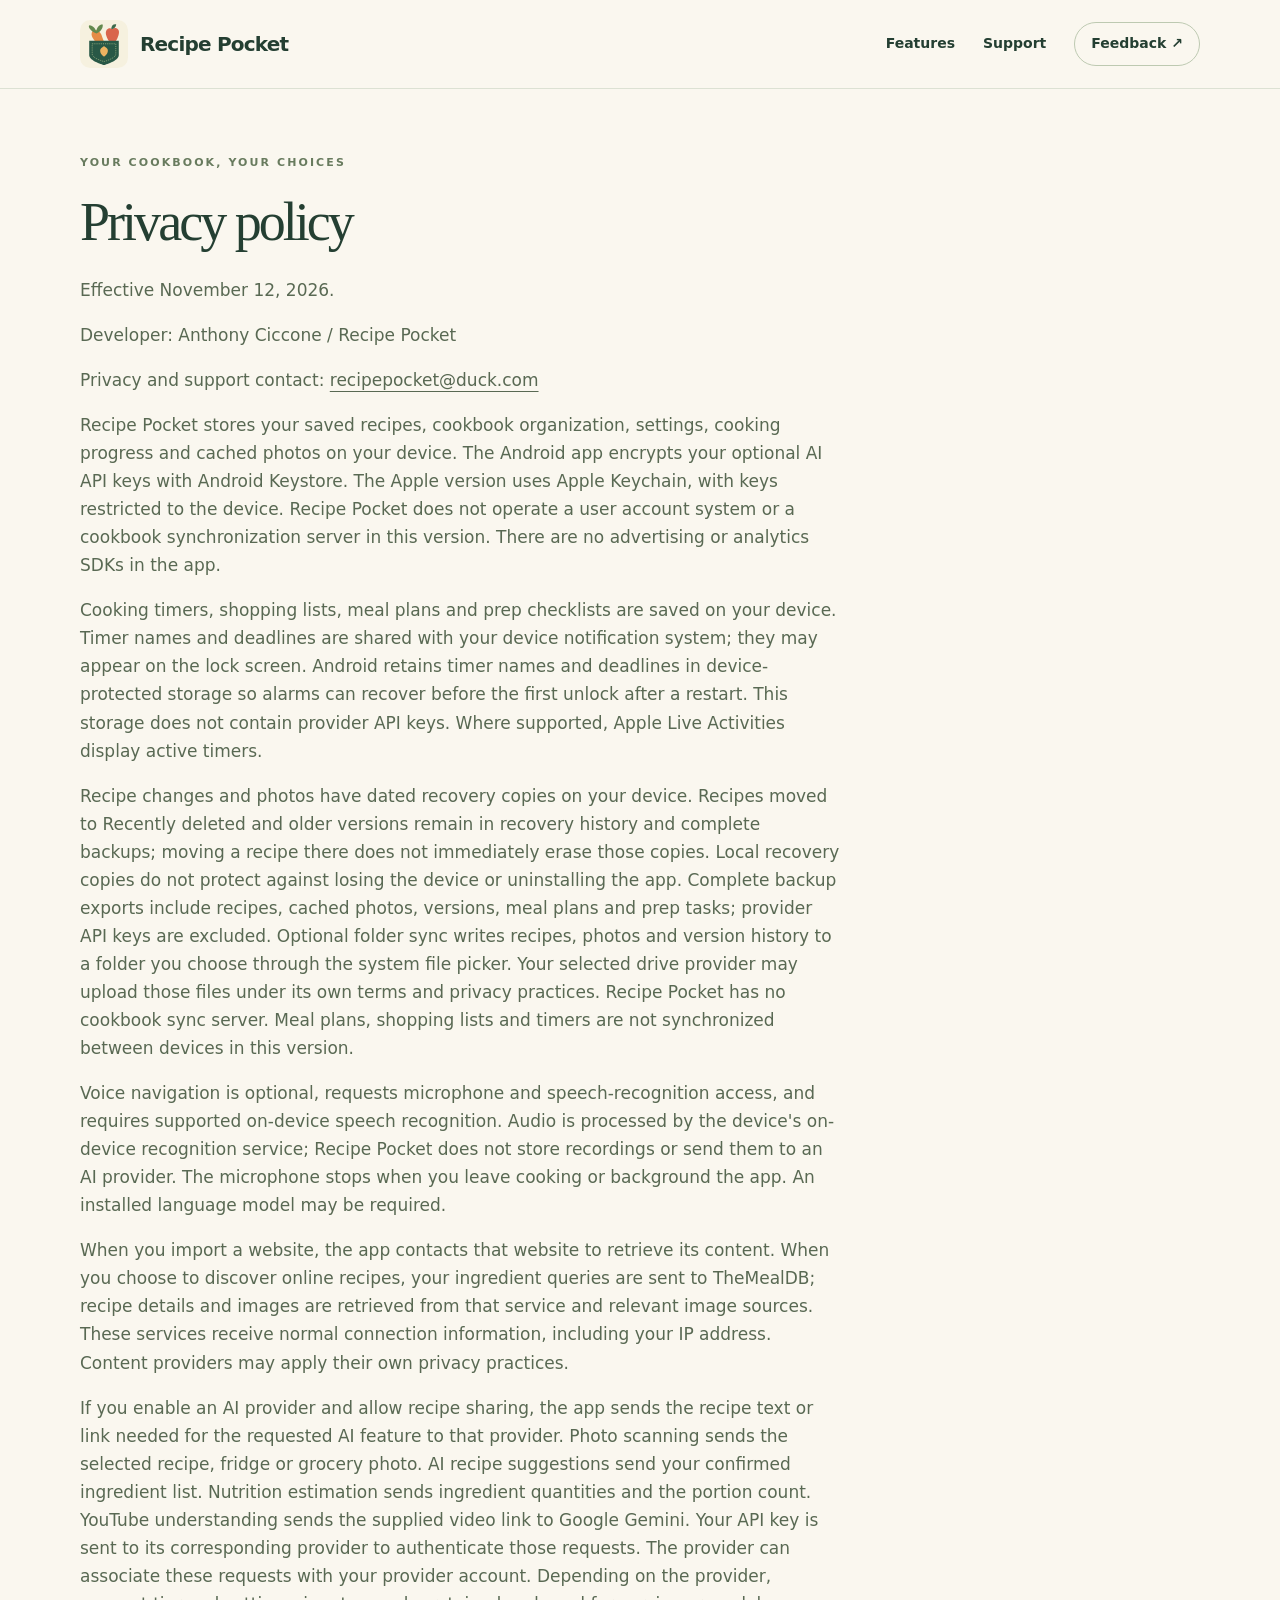
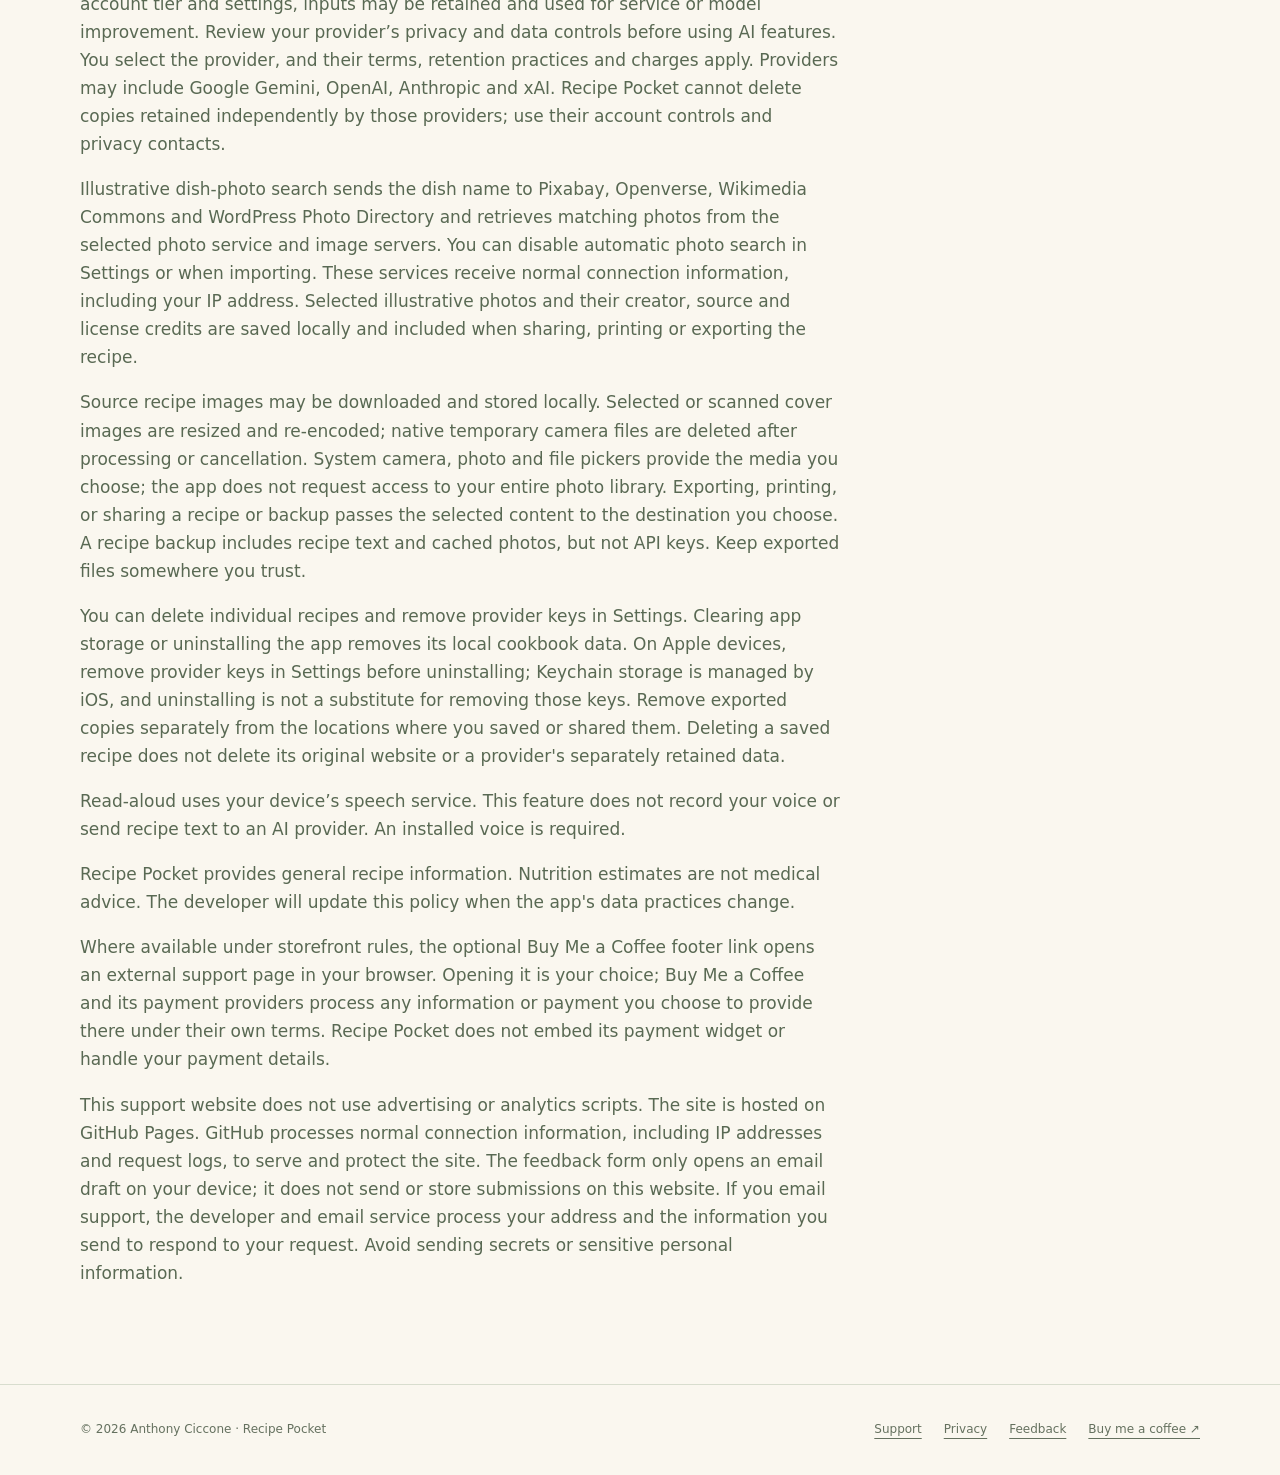
==== commit 8831f7fc: "Explain Recipe Pocket local backups, folder sync and on-device voice privacy" ====
--- a/recipe-pocket/privacy.html
+++ b/recipe-pocket/privacy.html
@@ -1,3 +1,3 @@
-<!doctype html><html lang="en"><head><meta charset="utf-8"><meta name="viewport" content="width=device-width,initial-scale=1"><title>Privacy policy · Recipe Pocket</title><meta name="description" content="Your recipes, ready to cook. Import YouTube recipes, scan written recipes with AI, build your offline cookbook and cook step by step with ingredient amounts."><meta name="theme-color" content="#294e3c"><link rel="icon" href="logo.svg" type="image/svg+xml"><link rel="stylesheet" href="style.css"><link rel="canonical" href="https://tadcrazio.github.io/recipe-pocket/privacy.html"></head><body><a class="skip" href="#main">Skip to content</a><header><div class="wrap nav"><a class="brand" href="index.html"><img src="logo.svg" alt="">Recipe Pocket</a><nav aria-label="Main navigation"><a class="desktop-link" href="index.html#features">Features</a><a href="support.html">Support</a><a class="nav-feedback" href="index.html#feedback">Feedback ↗</a></nav></div></header><main id="main"><div class="wrap"><article class="prose"><div class="eyebrow">Your cookbook, your choices</div><h1>Privacy policy</h1><p>Effective November 9, 2026.</p><p>Developer: Anthony Ciccone / Recipe Pocket</p><p>Privacy and support contact: <a href="mailto:recipepocket@duck.com">recipepocket@duck.com</a></p><p>Recipe Pocket stores your saved recipes, cookbook organization, settings, cooking progress and cached photos on your device. The Android app encrypts your optional AI API keys with Android Keystore. The Apple version uses Apple Keychain, with keys restricted to the device. Recipe Pocket does not operate a user account system or a cookbook synchronization server in this version. There are no advertising or analytics SDKs in the app.</p><p>When you import a website, the app contacts that website to retrieve its content. When you choose to discover online recipes, your ingredient queries are sent to TheMealDB; recipe details and images are retrieved from that service and relevant image sources. These services receive normal connection information, including your IP address. Content providers may apply their own privacy practices.</p><p>If you enable an AI provider and allow recipe sharing, the app sends the recipe text or link needed for the requested AI feature to that provider. Photo scanning sends the selected recipe, fridge or grocery photo. AI recipe suggestions send your confirmed ingredient list. Nutrition estimation sends ingredient quantities and the portion count. YouTube understanding sends the supplied video link to Google Gemini. Your API key is sent to its corresponding provider to authenticate those requests. The provider can associate these requests with your provider account. Depending on the provider, account tier and settings, inputs may be retained and used for service or model improvement. Review your provider’s privacy and data controls before using AI features. You select the provider, and their terms, retention practices and charges apply. Providers may include Google Gemini, OpenAI, Anthropic and xAI. Recipe Pocket cannot delete copies retained independently by those providers; use their account controls and privacy contacts.</p><p>Illustrative dish-photo search sends the dish name to Pixabay, Openverse, Wikimedia Commons and WordPress Photo Directory and retrieves matching photos from the selected photo service and image servers. You can disable automatic photo search in Settings or when importing. These services receive normal connection information, including your IP address. Selected illustrative photos and their creator, source and license credits are saved locally and included when sharing, printing or exporting the recipe.</p><p>Source recipe images may be downloaded and stored locally. Selected or scanned cover images are resized and re-encoded; native temporary camera files are deleted after processing or cancellation. System camera, photo and file pickers provide the media you choose; the app does not request access to your entire photo library. Exporting, printing, or sharing a recipe or backup passes the selected content to the destination you choose. A recipe backup includes recipe text and cached photos, but not API keys. Keep exported files somewhere you trust.</p><p>You can delete individual recipes and remove provider keys in Settings. Clearing app storage or uninstalling the app removes its local cookbook data. On Apple devices, remove provider keys in Settings before uninstalling; Keychain storage is managed by iOS, and uninstalling is not a substitute for removing those keys. Remove exported copies separately from the locations where you saved or shared them. Deleting a saved recipe does not delete its original website or a provider&#x27;s separately retained data.</p><p>Read-aloud uses your device’s speech service. This feature does not record your voice or send recipe text to an AI provider. An installed voice is required.</p><p>Recipe Pocket provides general recipe information. Nutrition estimates are not medical advice. The developer will update this policy when the app&#x27;s data practices change.</p><p>Where available under storefront rules, the optional Buy Me a Coffee footer link opens an external support page in your browser. Opening it is your choice; Buy Me a Coffee and its payment providers process any information or payment you choose to provide there under their own terms. Recipe Pocket does not embed its payment widget or handle your payment details.</p><p>
+<!doctype html><html lang="en"><head><meta charset="utf-8"><meta name="viewport" content="width=device-width,initial-scale=1"><title>Privacy policy · Recipe Pocket</title><meta name="description" content="Your recipes, ready to cook. Import YouTube recipes, scan written recipes with AI, build your offline cookbook and cook step by step with ingredient amounts."><meta name="theme-color" content="#294e3c"><link rel="icon" href="logo.svg" type="image/svg+xml"><link rel="stylesheet" href="style.css"><link rel="canonical" href="https://tadcrazio.github.io/recipe-pocket/privacy.html"></head><body><a class="skip" href="#main">Skip to content</a><header><div class="wrap nav"><a class="brand" href="index.html"><img src="logo.svg" alt="">Recipe Pocket</a><nav aria-label="Main navigation"><a class="desktop-link" href="index.html#features">Features</a><a href="support.html">Support</a><a class="nav-feedback" href="index.html#feedback">Feedback ↗</a></nav></div></header><main id="main"><div class="wrap"><article class="prose"><div class="eyebrow">Your cookbook, your choices</div><h1>Privacy policy</h1><p>Effective November 12, 2026.</p><p>Developer: Anthony Ciccone / Recipe Pocket</p><p>Privacy and support contact: <a href="mailto:recipepocket@duck.com">recipepocket@duck.com</a></p><p>Recipe Pocket stores your saved recipes, cookbook organization, settings, cooking progress and cached photos on your device. The Android app encrypts your optional AI API keys with Android Keystore. The Apple version uses Apple Keychain, with keys restricted to the device. Recipe Pocket does not operate a user account system or a cookbook synchronization server in this version. There are no advertising or analytics SDKs in the app.</p><p>Cooking timers, shopping lists, meal plans and prep checklists are saved on your device. Timer names and deadlines are shared with your device notification system; they may appear on the lock screen. Android retains timer names and deadlines in device-protected storage so alarms can recover before the first unlock after a restart. This storage does not contain provider API keys. Where supported, Apple Live Activities display active timers.</p><p>Recipe changes and photos have dated recovery copies on your device. Recipes moved to Recently deleted and older versions remain in recovery history and complete backups; moving a recipe there does not immediately erase those copies. Local recovery copies do not protect against losing the device or uninstalling the app. Complete backup exports include recipes, cached photos, versions, meal plans and prep tasks; provider API keys are excluded. Optional folder sync writes recipes, photos and version history to a folder you choose through the system file picker. Your selected drive provider may upload those files under its own terms and privacy practices. Recipe Pocket has no cookbook sync server. Meal plans, shopping lists and timers are not synchronized between devices in this version.</p><p>Voice navigation is optional, requests microphone and speech-recognition access, and requires supported on-device speech recognition. Audio is processed by the device&#x27;s on-device recognition service; Recipe Pocket does not store recordings or send them to an AI provider. The microphone stops when you leave cooking or background the app. An installed language model may be required.</p><p>When you import a website, the app contacts that website to retrieve its content. When you choose to discover online recipes, your ingredient queries are sent to TheMealDB; recipe details and images are retrieved from that service and relevant image sources. These services receive normal connection information, including your IP address. Content providers may apply their own privacy practices.</p><p>If you enable an AI provider and allow recipe sharing, the app sends the recipe text or link needed for the requested AI feature to that provider. Photo scanning sends the selected recipe, fridge or grocery photo. AI recipe suggestions send your confirmed ingredient list. Nutrition estimation sends ingredient quantities and the portion count. YouTube understanding sends the supplied video link to Google Gemini. Your API key is sent to its corresponding provider to authenticate those requests. The provider can associate these requests with your provider account. Depending on the provider, account tier and settings, inputs may be retained and used for service or model improvement. Review your provider’s privacy and data controls before using AI features. You select the provider, and their terms, retention practices and charges apply. Providers may include Google Gemini, OpenAI, Anthropic and xAI. Recipe Pocket cannot delete copies retained independently by those providers; use their account controls and privacy contacts.</p><p>Illustrative dish-photo search sends the dish name to Pixabay, Openverse, Wikimedia Commons and WordPress Photo Directory and retrieves matching photos from the selected photo service and image servers. You can disable automatic photo search in Settings or when importing. These services receive normal connection information, including your IP address. Selected illustrative photos and their creator, source and license credits are saved locally and included when sharing, printing or exporting the recipe.</p><p>Source recipe images may be downloaded and stored locally. Selected or scanned cover images are resized and re-encoded; native temporary camera files are deleted after processing or cancellation. System camera, photo and file pickers provide the media you choose; the app does not request access to your entire photo library. Exporting, printing, or sharing a recipe or backup passes the selected content to the destination you choose. A recipe backup includes recipe text and cached photos, but not API keys. Keep exported files somewhere you trust.</p><p>You can delete individual recipes and remove provider keys in Settings. Clearing app storage or uninstalling the app removes its local cookbook data. On Apple devices, remove provider keys in Settings before uninstalling; Keychain storage is managed by iOS, and uninstalling is not a substitute for removing those keys. Remove exported copies separately from the locations where you saved or shared them. Deleting a saved recipe does not delete its original website or a provider&#x27;s separately retained data.</p><p>Read-aloud uses your device’s speech service. This feature does not record your voice or send recipe text to an AI provider. An installed voice is required.</p><p>Recipe Pocket provides general recipe information. Nutrition estimates are not medical advice. The developer will update this policy when the app&#x27;s data practices change.</p><p>Where available under storefront rules, the optional Buy Me a Coffee footer link opens an external support page in your browser. Opening it is your choice; Buy Me a Coffee and its payment providers process any information or payment you choose to provide there under their own terms. Recipe Pocket does not embed its payment widget or handle your payment details.</p><p>
 This support website does not use advertising or analytics scripts. The site is hosted on GitHub Pages. GitHub processes normal connection information, including IP addresses and request logs, to serve and protect the site. The feedback form only opens an email draft on your device; it does not send or store submissions on this website. If you email support, the developer and email service process your address and the information you send to respond to your request. Avoid sending secrets or sensitive personal information.
 </p></article></div></main><footer><div class="wrap footer-inner"><span>© 2026 Anthony Ciccone · Recipe Pocket</span><div class="footer-links"><a href="support.html">Support</a><a href="privacy.html">Privacy</a><a href="index.html#feedback">Feedback</a><a href="https://buymeacoffee.com/recipepocket" rel="noopener noreferrer">Buy me a coffee ↗</a></div></div></footer><script src="site.js" defer></script></body></html>
